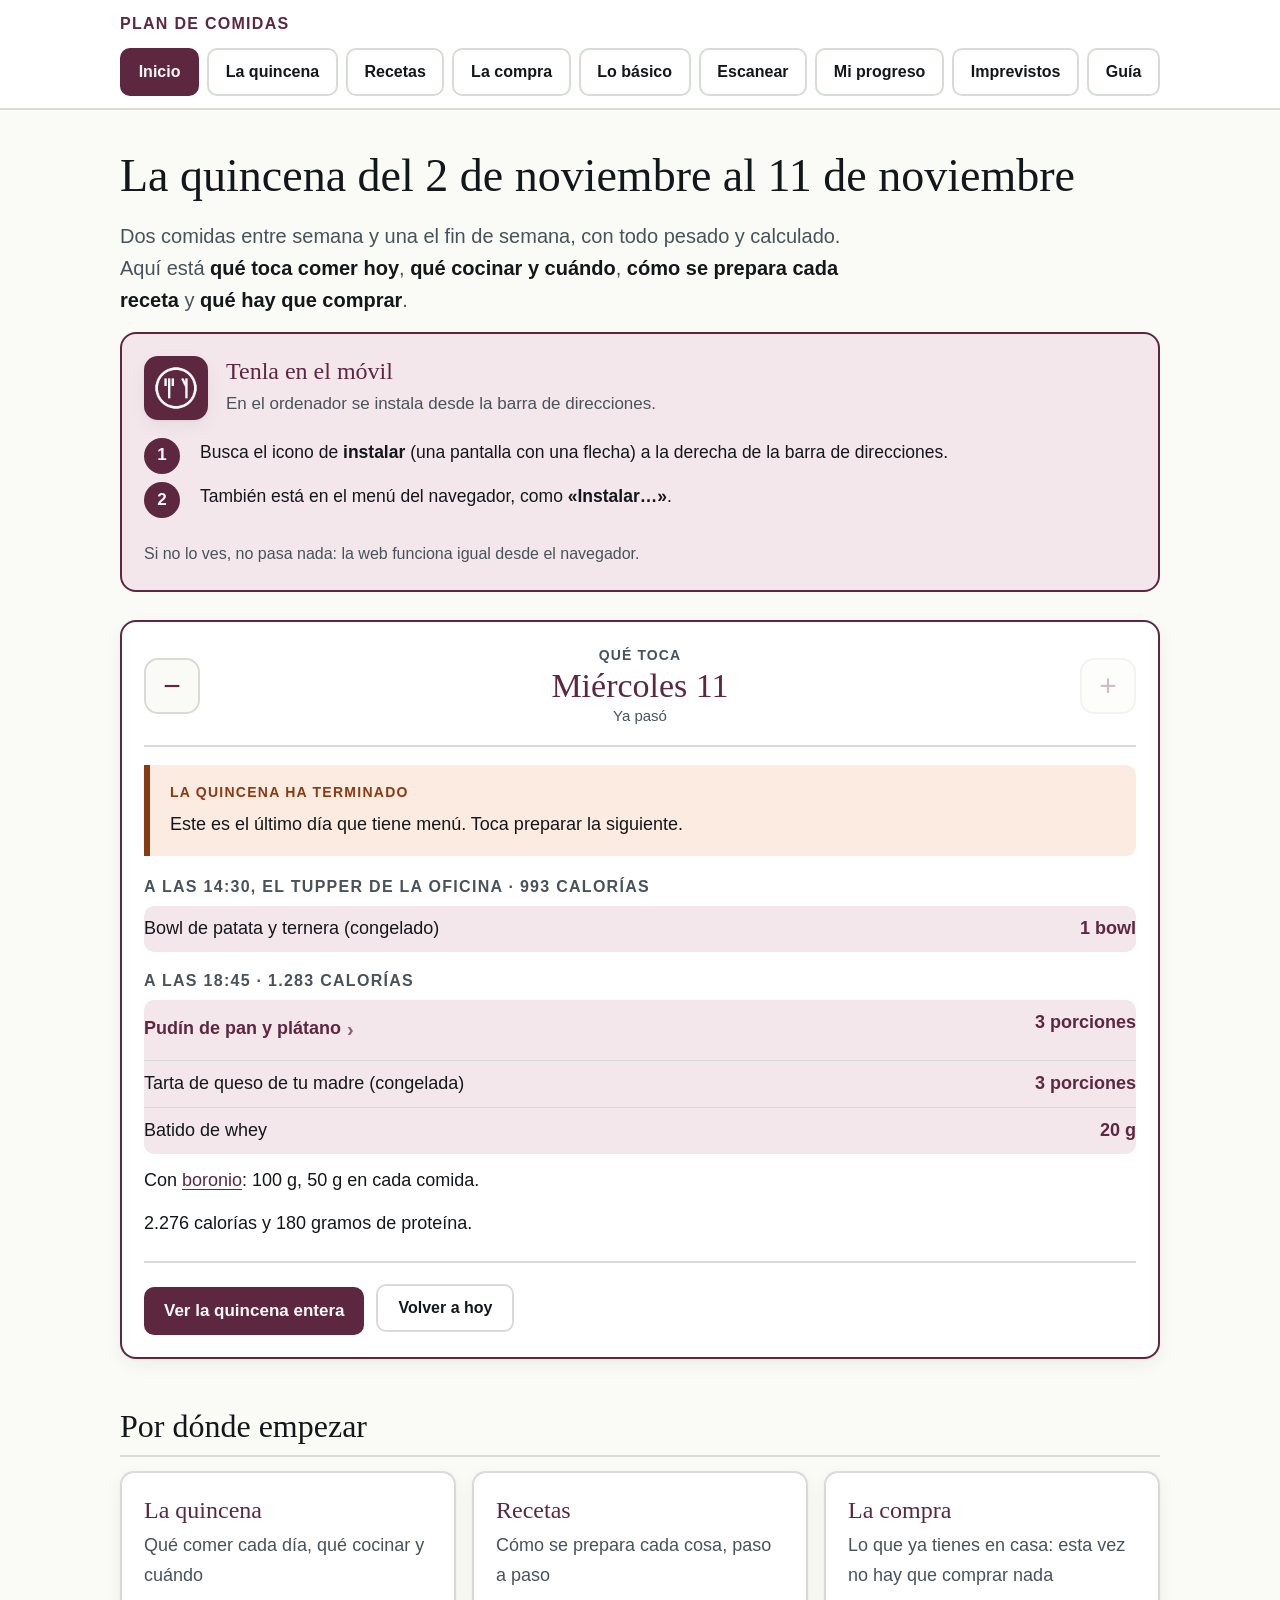
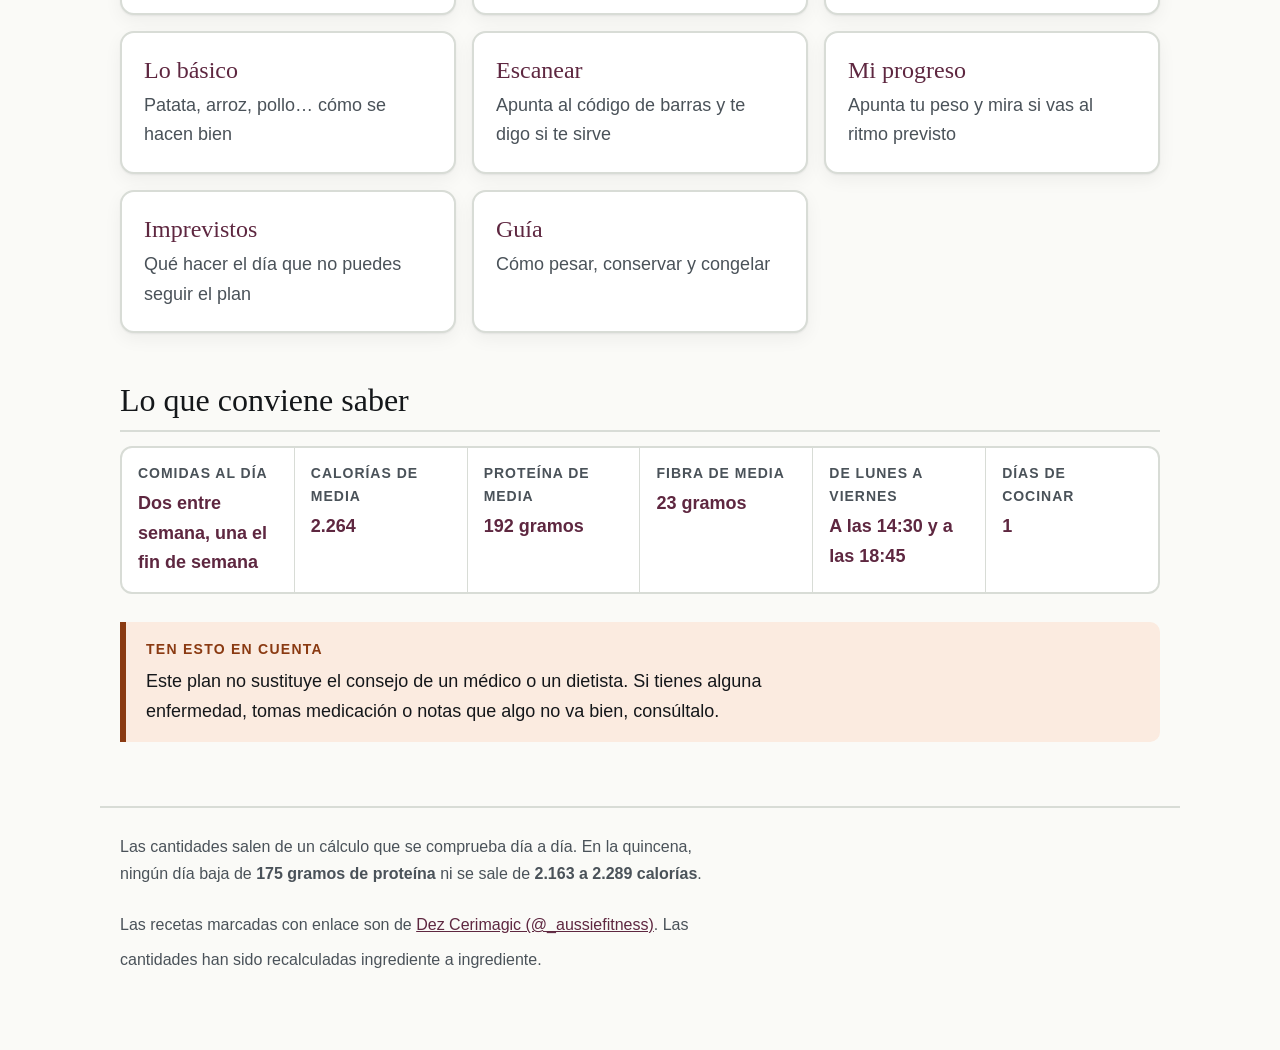
==== index.html @ ec6e5718 "Plan del 2 al 11/11: gastar lo que hay en casa Co-Authored-By: Claude Opus 5.5 <noreply@anthropic.co" ====
<!doctype html>
<html lang="es">
<head>
<meta charset="utf-8">
<meta name="viewport" content="width=device-width, initial-scale=1">
<meta name="robots" content="noindex, nofollow">
<meta name="description" content="Plan de comidas de la quincena: qué toca hoy, qué cocinar, recetas y lista de la compra.">
<link rel="canonical" href="https://victorianotena.github.io/plan-comidas-30-dias/index.html">
<meta property="og:type" content="website">
<meta property="og:title" content="Inicio · Plan de comidas">
<meta property="og:description" content="Plan de comidas de la quincena: qué toca hoy, qué cocinar, recetas y lista de la compra.">
<meta property="og:url" content="https://victorianotena.github.io/plan-comidas-30-dias/index.html">
<meta property="og:image" content="https://victorianotena.github.io/plan-comidas-30-dias/icono-512.png">
<meta name="twitter:card" content="summary">
<meta name="theme-color" media="(prefers-color-scheme: light)" content="#5E2740">
<meta name="theme-color" media="(prefers-color-scheme: dark)" content="#0F1211">
<title>Inicio · Plan de comidas</title>
<link rel="stylesheet" href="estilo.css?v=c956c740">
<link rel="manifest" href="manifest.json?v=c956c740">
<link rel="icon" href="favicon.png" sizes="64x64">
<link rel="apple-touch-icon" href="icono-apple.png">
<meta name="apple-mobile-web-app-capable" content="yes">
<meta name="apple-mobile-web-app-status-bar-style" content="black-translucent">
<meta name="apple-mobile-web-app-title" content="Plan de comidas">
</head>
<body>
<a class="saltar" href="#principal">Saltar al contenido</a>
<header class="cab">
  <div class="contenido">
    <div class="barra">
      <p class="marca"><a href="index.html">Plan de comidas</a></p>
      <button type="button" class="btn-menu" id="btnMenu" aria-expanded="false" aria-controls="menuPrincipal">
        <span class="rayas" aria-hidden="true"><span></span><span></span><span></span></span>
        <span class="btn-menu-txt">Menú</span>
      </button>
    </div>
    <nav class="menu" id="menuPrincipal" aria-label="Secciones"><a href="index.html" aria-current="page" class="actual">Inicio</a><a href="plan.html">La quincena</a><a href="recetas.html">Recetas</a><a href="compra.html">La compra</a><a href="basicos.html">Lo básico</a><a href="escanear.html">Escanear</a><a href="progreso.html">Mi progreso</a><a href="imprevistos.html">Imprevistos</a><a href="guia.html">Guía</a></nav>
  </div>
</header>
<main id="principal" class="contenido">
<h1>La quincena del 2 de noviembre al 11 de noviembre</h1>
<p class="entrada">Dos comidas entre semana y una el fin de semana, con todo pesado y calculado. Aquí está <strong>qué toca comer hoy</strong>, <strong>qué cocinar y cuándo</strong>, <strong>cómo se prepara cada receta</strong> y <strong>qué hay que comprar</strong>.</p>

<section class="instalar" id="instalar" hidden>
  <div class="inst-cab">
    <img src="icono-192.png" alt="" width="64" height="64" class="inst-icono">
    <div>
      <h2 class="inst-tit">Tenla en el móvil</h2>
      <p class="inst-sub" id="instSub">Se añade a la pantalla de inicio y funciona sin cobertura.</p>
    </div>
  </div>
  <div id="instAccion"></div>
</section>

<section class="hoy" id="hoy" hidden>
  <div class="hoy-cab">
    <button type="button" class="hoy-nav" id="diaMenos" aria-label="Día anterior">&minus;</button>
    <div class="hoy-num">
      <span class="hoy-et">Qué toca</span>
      <strong id="hoyDia">Hoy</strong>
      <span class="hoy-de" id="hoyBloque"></span>
    </div>
    <button type="button" class="hoy-nav" id="diaMas" aria-label="Día siguiente">+</button>
  </div>
  <div id="hoyCuerpo" aria-live="polite"></div>
  <div class="hoy-pie">
    <a class="enlace-video" href="plan.html">Ver la quincena entera</a>
    <button type="button" class="btn-reset" id="hoyReiniciar" style="margin:0">Volver a hoy</button>
  </div>
</section>
<noscript><p class="aviso atencion">Lo que toca hoy necesita JavaScript. Sin él,
consulta directamente <a href="plan.html">la quincena</a>.</p></noscript>

<h2>Por dónde empezar</h2>
<div class="indice">
<a href="plan.html"><h3>La quincena</h3><p>Qué comer cada día, qué cocinar y cuándo</p></a>
<a href="recetas.html"><h3>Recetas</h3><p>Cómo se prepara cada cosa, paso a paso</p></a>
<a href="compra.html"><h3>La compra</h3><p>Lo que ya tienes en casa: esta vez no hay que comprar nada</p></a>
<a href="basicos.html"><h3>Lo básico</h3><p>Patata, arroz, pollo… cómo se hacen bien</p></a>
<a href="escanear.html"><h3>Escanear</h3><p>Apunta al código de barras y te digo si te sirve</p></a>
<a href="progreso.html"><h3>Mi progreso</h3><p>Apunta tu peso y mira si vas al ritmo previsto</p></a>
<a href="imprevistos.html"><h3>Imprevistos</h3><p>Qué hacer el día que no puedes seguir el plan</p></a>
<a href="guia.html"><h3>Guía</h3><p>Cómo pesar, conservar y congelar</p></a>
</div>
<h2>Lo que conviene saber</h2>
<dl class="datos"><div><dt>Comidas al día</dt><dd>Dos entre semana, una el fin de semana</dd></div><div><dt>Calorías de media</dt><dd>2.264</dd></div><div><dt>Proteína de media</dt><dd>192 gramos</dd></div><div><dt>Fibra de media</dt><dd>23 gramos</dd></div><div><dt>De lunes a viernes</dt><dd>A las 14:30 y a las 18:45</dd></div><div><dt>Días de cocinar</dt><dd>1</dd></div></dl>
<div class="aviso atencion"><span class="et">Ten esto en cuenta</span><p>Este plan no sustituye el consejo de un médico o un dietista. Si tienes alguna enfermedad, tomas medicación o notas que algo no va bien, consúltalo.</p></div>
</main>
<footer class="pie contenido">
  <p>Las cantidades salen de un cálculo que se comprueba día a día. En la quincena,
  ningún día baja de <strong>175 gramos de proteína</strong> ni se sale de
  <strong>2.163 a 2.289 calorías</strong>.</p>
  <p>Las recetas marcadas con enlace son de <a href="https://www.instagram.com/_aussiefitness/"
  rel="noopener">Dez Cerimagic (@_aussiefitness)</a>. Las cantidades han sido recalculadas
  ingrediente a ingrediente.</p>
</footer>
<button type="button" class="arriba" id="btnArriba" aria-label="Volver arriba">&#8593;</button>
<script src="app.js?v=c956c740"></script>
</body>
</html>
---- estilo.css ----
:root{
  --papel:#FAFAF7; --tarjeta:#FFFFFF; --tinta:#14171A; --suave:#4A5259; --linea:#D8DCD6;
  --acento:#5E2740; --acento-claro:#F3E7EC; --verde:#2F5C40; --verde-claro:#E4EEE7;
  --alerta:#8A3A12; --alerta-claro:#FBEBE0;
  --v-si:#2E7D4F; --v-no:#B3261E; --v-mirar:#8A5200;
  --sombra:0 1px 2px rgba(20,23,26,.06), 0 6px 18px rgba(20,23,26,.05);
}
@media (prefers-color-scheme:dark){ :root{
  --papel:#0F1211; --tarjeta:#191D1B; --tinta:#F0F2ED; --suave:#A8B0A8; --linea:#2E3430;
  --acento:#EBA2C0; --acento-claro:#2B1D25; --verde:#8CC49B; --verde-claro:#16241C;
  --alerta:#F0A67A; --alerta-claro:#2A1A11;
  --v-si:#8CC49B; --v-no:#F2857C; --v-mirar:#F0A67A;
  --sombra:0 1px 2px rgba(0,0,0,.5), 0 6px 18px rgba(0,0,0,.35); } }
:root[data-theme="dark"]{
  --papel:#0F1211; --tarjeta:#191D1B; --tinta:#F0F2ED; --suave:#A8B0A8; --linea:#2E3430;
  --acento:#EBA2C0; --acento-claro:#2B1D25; --verde:#8CC49B; --verde-claro:#16241C;
  --alerta:#F0A67A; --alerta-claro:#2A1A11;
  --v-si:#8CC49B; --v-no:#F2857C; --v-mirar:#F0A67A;
  --sombra:0 1px 2px rgba(0,0,0,.5), 0 6px 18px rgba(0,0,0,.35); }
:root[data-theme="light"]{
  --papel:#FAFAF7; --tarjeta:#FFFFFF; --tinta:#14171A; --suave:#4A5259; --linea:#D8DCD6;
  --acento:#5E2740; --acento-claro:#F3E7EC; --verde:#2F5C40; --verde-claro:#E4EEE7;
  --alerta:#8A3A12; --alerta-claro:#FBEBE0;
  --v-si:#2E7D4F; --v-no:#B3261E; --v-mirar:#8A5200;
  --sombra:0 1px 2px rgba(20,23,26,.06), 0 6px 18px rgba(20,23,26,.05); }

*{box-sizing:border-box}
html{-webkit-text-size-adjust:100%}
body{ margin:0; background:var(--papel); color:var(--tinta);
  font:400 18px/1.65 -apple-system,BlinkMacSystemFont,"Segoe UI",Roboto,"Helvetica Neue",Arial,sans-serif; }
.contenido{ max-width:1080px; margin:0 auto; padding:0 20px; }

.saltar{ position:absolute; left:-9999px; background:var(--acento); color:var(--papel);
  padding:14px 20px; z-index:100; border-radius:0 0 8px 0; font-weight:700; }
.saltar:focus{ left:0; top:0; }

/* ---- cabecera y menu ---- */
.cab{ background:var(--tarjeta); border-bottom:2px solid var(--linea); position:sticky; top:0; z-index:30; }
.barra{ display:flex; align-items:center; justify-content:space-between; gap:12px; }
.marca{ margin:0; font-size:16px; letter-spacing:.08em;
  text-transform:uppercase; font-weight:700; }
.marca a{ color:var(--acento); text-decoration:none; display:inline-flex; align-items:center;
  min-height:48px; padding:4px 0; }
.marca a:hover{ text-decoration:underline; }

/* Boton de menu: solo aparece en pantallas pequenas */
/* OJO: nunca usar el atajo "font:" con inherit dentro. El navegador descarta
   la declaracion entera y el boton cae al tamanio por defecto de 13,3 px.
   Hay que separar las propiedades. */
.btn-menu{ display:none; align-items:center; gap:10px; min-height:48px; padding:0 18px;
  background:var(--acento); color:var(--papel); border:none; border-radius:10px;
  font-family:inherit; font-size:17px; font-weight:700; line-height:1; cursor:pointer; }
.btn-menu:focus-visible{ outline:3px solid var(--tinta); outline-offset:3px; }
.rayas{ display:flex; flex-direction:column; gap:4px; width:20px; }
.rayas span{ display:block; height:3px; background:var(--papel); border-radius:2px;
  transition:transform .2s, opacity .2s; }
.btn-menu[aria-expanded="true"] .rayas span:nth-child(1){ transform:translateY(7px) rotate(45deg) }
.btn-menu[aria-expanded="true"] .rayas span:nth-child(2){ opacity:0 }
.btn-menu[aria-expanded="true"] .rayas span:nth-child(3){ transform:translateY(-7px) rotate(-45deg) }

/* En pantalla grande el menu esta siempre desplegado y en varias filas. */
.menu{ display:flex; flex-wrap:wrap; gap:8px; padding-bottom:12px; }
.menu a{ flex:1 1 auto; display:flex; align-items:center; justify-content:center;
  min-height:48px; padding:0 16px; text-align:center;
  border:2px solid var(--linea); border-radius:10px; text-decoration:none; color:var(--tinta);
  font-weight:600; font-size:16px; background:var(--tarjeta); }
.menu a:hover{ border-color:var(--acento); color:var(--acento); }
.menu a:focus-visible{ outline:3px solid var(--acento); outline-offset:2px; }
.menu a.actual{ background:var(--acento); border-color:var(--acento); color:var(--papel); }

/* ---- tipografia ---- */
h1{ font-family:Georgia,"Iowan Old Style","Palatino Linotype",serif; font-weight:400;
  font-size:clamp(32px,5.5vw,46px); line-height:1.12; margin:40px 0 18px; text-wrap:balance; }
h2{ font-family:Georgia,"Iowan Old Style",serif; font-weight:400; font-size:clamp(25px,3.6vw,32px);
  line-height:1.2; margin:48px 0 14px; text-wrap:balance;
  padding-bottom:10px; border-bottom:2px solid var(--linea); }
h3{ font-family:Georgia,"Iowan Old Style",serif; font-weight:400; font-size:24px;
  margin:0 0 8px; line-height:1.25; text-wrap:balance; }
p{ margin:0 0 16px; max-width:68ch; }
.entrada{ font-size:20px; line-height:1.6; color:var(--suave); max-width:66ch; }
.entrada strong{ color:var(--tinta); }
main a{ color:var(--acento); text-underline-offset:3px; }
main a:focus-visible{ outline:3px solid var(--acento); outline-offset:2px; border-radius:3px; }

/* ---- avisos ---- */
.aviso{ border-left:6px solid var(--verde); background:var(--verde-claro); padding:16px 20px;
  border-radius:0 10px 10px 0; margin:0 0 24px; }
.aviso.atencion{ border-left-color:var(--alerta); background:var(--alerta-claro); }
.aviso p:last-child{ margin-bottom:0 }
.aviso .et{ display:block; font-size:14px; letter-spacing:.09em; text-transform:uppercase;
  font-weight:700; margin-bottom:6px; color:var(--verde); }
.aviso.atencion .et{ color:var(--alerta); }

/* ---- tarjetas ---- */
.rejilla{ display:grid; gap:18px; grid-template-columns:repeat(auto-fill,minmax(300px,1fr)); }
.tarjeta{ background:var(--tarjeta); border:2px solid var(--linea); border-radius:14px;
  padding:20px; box-shadow:var(--sombra); }
.dia-cab{ display:flex; align-items:center; gap:12px; margin-bottom:14px;
  padding-bottom:12px; border-bottom:2px solid var(--linea); }
.chapa{ background:var(--acento); color:var(--papel); font-weight:700; font-size:15px;
  padding:6px 12px; border-radius:8px; white-space:nowrap; }
.etiqueta{ font-size:16px; letter-spacing:.08em; text-transform:uppercase; font-weight:700;
  color:var(--suave); margin:16px 0 6px; }
ul.lista{ list-style:none; margin:0; padding:0; }
ul.lista li{ display:flex; justify-content:space-between; gap:16px; padding:8px 0;
  border-bottom:1px solid var(--linea); font-size:18px; }
ul.lista li:last-child{ border-bottom:none }
.cant{ font-variant-numeric:tabular-nums; font-weight:700; color:var(--acento);
  white-space:nowrap; }
.caja-rac{ background:var(--acento-claro); border-radius:10px; padding:12px 16px; }
.caja-rac li{ border-bottom:none; padding:5px 0 }

/* ---- calendario ---- */
.dia-cal .dia-cab{ margin-bottom:10px; padding-bottom:10px }
.dia-cal h3{ font-size:20px; flex:1 1 auto }
.dia-titulo{ font-size:19px; font-weight:600; margin:0 }
.macros{ display:flex; flex-wrap:wrap; gap:8px; margin:0 0 12px }
.macro{ background:var(--acento-claro); color:var(--acento); font-weight:700;
  font-size:15px; padding:5px 11px; border-radius:8px;
  font-variant-numeric:tabular-nums }
.dia-cal .lista li{ font-size:17px; padding:7px 0 }
.dia-cal .etiqueta{ margin:14px 0 4px }
.dia-cal .etiqueta:first-child{ margin-top:0 }
.cocinar-hoy{ margin:0 0 12px; padding:12px 14px; border-radius:12px;
  background:var(--alerta-claro); color:var(--alerta); font-weight:600;
  border:2px solid var(--alerta) }
.cocinar-hoy a{ color:inherit }
.sacar{ background:var(--verde-claro); color:var(--verde); font-weight:600;
  border-radius:10px; padding:10px 14px; margin:12px 0 0; font-size:16px }

/* INDICE DE FECHAS. La pagina son 37.000 px: unas 45 pantallas de movil. Sin
   indice, para ver que toca el jueves habia que bajar a ojo contando tarjetas. */
.cal-barra{ display:flex; flex-wrap:wrap; align-items:center; gap:12px; margin:0 0 14px }
.btn-cal{ min-height:48px; padding:10px 18px; border-radius:10px; cursor:pointer;
  border:2px solid var(--acento); background:var(--acento); color:var(--papel);
  font-family:inherit; font-size:17px; font-weight:700 }
.btn-cal:focus-visible{ outline:3px solid var(--tinta); outline-offset:3px }
.cal-ocultar{ display:inline-flex; align-items:center; gap:9px; min-height:48px;
  font-size:17px; cursor:pointer }
.cal-ocultar input{ width:24px; height:24px; accent-color:var(--acento) }
.cal-cuenta{ font-weight:700; color:var(--suave); font-variant-numeric:tabular-nums }
.indice-cal{ display:flex; flex-wrap:wrap; gap:8px; margin:0 0 22px; padding:0; list-style:none }
.mes-cal{ flex:1 0 100%; margin:8px 0 2px; font-size:15px; font-weight:700;
  letter-spacing:.08em; text-transform:uppercase; color:var(--suave) }
.chip-dia{ display:inline-flex; flex-direction:column; align-items:center;
  justify-content:center; gap:1px; min-width:50px; min-height:50px; padding:4px 7px;
  border:2px solid var(--linea); border-radius:10px; background:var(--tarjeta);
  color:var(--tinta); text-decoration:none; font-size:13px; line-height:1.15 }
.chip-dia b{ font-size:18px; font-variant-numeric:tabular-nums }
.chip-dia:hover{ border-color:var(--acento) }
.chip-dia.es-hoy{ background:var(--acento); border-color:var(--acento); color:var(--papel) }
.chip-dia.hecho{ border-color:var(--verde) }

/* LOS DIAS PASADOS NO SE ATENUAN CON opacity. Bajar la opacidad de una tarjeta
   entera baja de verdad el contraste del texto, y accesibilidad.js NO lo ve:
   mide el color calculado, y la opacidad del padre no sale ahi. Seria meter un
   fallo real justo donde la herramienta esta ciega. Se marcan con el borde. */
.dia-cal{ scroll-margin-top:var(--alto-cab) }
.dia-cal.pasado{ border-style:dashed }
.dia-cal.es-hoy{ border-color:var(--acento);
  box-shadow:0 0 0 3px var(--acento-claro), var(--sombra) }
.chapa-hoy{ background:var(--verde); color:var(--papel); font-weight:700; font-size:14px;
  padding:5px 10px; border-radius:8px; white-space:nowrap }
.btn-dia{ margin-top:14px; width:100%; min-height:48px; padding:11px 16px;
  border:2px solid var(--linea); border-radius:10px; background:var(--papel);
  color:var(--tinta); font-family:inherit; font-size:17px; font-weight:700; cursor:pointer }
.btn-dia:focus-visible{ outline:3px solid var(--tinta); outline-offset:3px }
.dia-cal.hecho .btn-dia{ border-color:var(--verde); background:var(--verde-claro);
  color:var(--verde) }

/* hidden tiene que ganar SIEMPRE. Un display:inline-flex de la clase se lo come
   sin avisar y el elemento se queda visible: el navegador solo trae
   [hidden]{display:none} en su hoja por defecto, y esa pierde contra cualquier
   regla del sitio. */
[hidden]{ display:none !important }

/* ---- pasos ---- */
ol.pasos{ margin:0; padding:0; list-style:none; counter-reset:paso; }
ol.pasos li{ counter-increment:paso; position:relative; padding:0 0 20px 56px; font-size:18px; }
ol.pasos li::before{ content:counter(paso); position:absolute; left:0; top:0;
  width:36px; height:36px; border-radius:50%; background:var(--acento); color:var(--papel);
  font-weight:700; font-size:17px; display:flex; align-items:center; justify-content:center; }
ol.pasos li:last-child{ padding-bottom:0 }

.datos{ display:grid; gap:1px; background:var(--linea); border:2px solid var(--linea);
  border-radius:12px; overflow:hidden; grid-template-columns:repeat(auto-fit,minmax(170px,1fr));
  margin:0 0 28px; }
.datos > div{ background:var(--tarjeta); padding:14px 16px; }
.datos dt{ font-size:14px; letter-spacing:.07em; text-transform:uppercase; color:var(--suave);
  font-weight:700; margin-bottom:4px; }
.datos dd{ margin:0; font-weight:700; font-size:18px; color:var(--acento); }

/* Las tablas anchas se desplazan de lado. Sin una pista visual, en el movil
   la ultima columna (la que da la respuesta) queda invisible y nadie la busca. */
.tabla-caja{ overflow-x:auto; margin:0 0 26px; border:2px solid var(--linea);
  border-radius:12px; position:relative;
  background:
    linear-gradient(to right, var(--tarjeta) 30%, transparent) 0 0,
    linear-gradient(to left,  var(--tarjeta) 30%, transparent) 100% 0,
    linear-gradient(to left,  rgba(94,39,64,.20), transparent) 100% 0;
  background-repeat:no-repeat;
  background-size:40px 100%, 40px 100%, 16px 100%;
  background-attachment:local, local, scroll; }
.pista-desliza{ display:none; font-size:15px; color:var(--suave); margin:-18px 0 22px;
  font-weight:600 }
@media (max-width:760px){ .pista-desliza{ display:block } }
table{ border-collapse:collapse; width:100%; background:var(--tarjeta); font-size:18px; }
th,td{ text-align:left; padding:14px 16px; border-bottom:1px solid var(--linea); }
th{ background:var(--acento); color:var(--papel); font-weight:700; font-size:16px; }
td.num{ font-variant-numeric:tabular-nums; text-align:right; white-space:nowrap; font-weight:600; }
tr:last-child td{ border-bottom:none }
.ok{ color:var(--verde); font-weight:700 }
.ojo{ color:var(--alerta); font-weight:700 }

.enlace-video{ display:inline-flex; align-items:center; gap:9px; min-height:48px; padding:0 20px;
  background:var(--acento); color:var(--papel); text-decoration:none; border-radius:10px;
  font-weight:700; font-size:17px; margin-top:6px; }
.enlace-video:hover{ filter:brightness(1.12) }
.enlace-video:focus-visible{ outline:3px solid var(--tinta); outline-offset:3px }


/* ---------- escaner de la compra ----------
   Se usa con una mano, en un pasillo y con prisa: todo grande y de un vistazo. */
.escaner-caja{ border:2px solid var(--linea); border-radius:14px; overflow:hidden;
  background:#000; margin:18px 0 }
#camara{ width:100%; display:block; max-height:52vh; object-fit:cover }
.escaner-barra{ display:flex; gap:12px; flex-wrap:wrap; align-items:center; margin:16px 0 }
#estadoEscaner{ margin:0; color:var(--suave); font-size:16px }
.ver{ border-radius:14px; padding:18px; margin:18px 0; border:3px solid var(--linea) }
.ver-cab{ display:flex; gap:14px; align-items:center; margin-bottom:10px }
.ver-ico{ font-size:32px; line-height:1; font-weight:700; width:52px; height:52px;
  border-radius:50%; display:grid; place-items:center; flex:0 0 auto; color:#fff }
.pais-base{ width:100%; max-width:420px; padding:12px 14px; margin:14px 0 6px;
  font-size:16px; min-height:44px; border:1px solid var(--linea); border-radius:8px;
  background:var(--tarjeta); color:var(--tinta) }
/* OJO: --suave es un color de TEXTO (#4A5259 claro, #A8B0A8 oscuro), no de
   fondo. Usandolo de fondo con --tinta encima salia 2,26:1 en claro y 1,97:1
   en oscuro: PEOR que el 2,88 de «Déjalo» que hizo falta montar todo esto.
   Fondo --papel y texto --suave da 7,6:1 en los dos temas. */
.ojo{ display:block; font-style:normal; font-size:13px; color:var(--suave);
  margin-top:2px; line-height:1.4 }
.ver-duda{ margin:10px 0 0; padding:10px 12px; border-radius:8px;
  background:var(--papel); color:var(--suave); font-size:14px; line-height:1.5;
  border:1px solid var(--linea) }
.ver-duda .enlace-solo{ display:inline-block; margin-top:6px }
.sr-solo{ position:absolute; width:1px; height:1px; padding:0; margin:-1px;
  overflow:hidden; clip:rect(0 0 0 0); white-space:nowrap; border:0 }
.ver-et{ margin:0; font-size:15px; letter-spacing:.08em; text-transform:uppercase; font-weight:700 }
.ver-tit{ margin:2px 0 0; font-size:21px; font-weight:700; line-height:1.2 }
.ver-txt{ margin:0 0 12px; font-size:17px }
.ver-prod{ margin:0 0 10px; font-size:16px }
.ver-hueco{ font-size:14px; color:var(--suave); border:1px solid var(--linea);
  border-radius:999px; padding:2px 9px; white-space:nowrap }
.ver-tabla{ width:100%; border-collapse:collapse; font-size:15px; margin:10px 0 }
.ver-tabla th,.ver-tabla td{ padding:5px 4px; text-align:right; border-bottom:1px solid var(--linea) }
.ver-tabla th:first-child,.ver-tabla td:first-child{ text-align:left }
.ver-aviso{ font-size:16px; padding:11px 13px; border-radius:9px; margin:10px 0;
  border:1px solid var(--linea) }
.ver-alt{ margin:12px 0 0; font-size:16px }
.ver-cod{ margin:10px 0 0; font-size:14px; color:var(--suave) }
/* COMPRALO, DEJALO y MIRA LA ETIQUETA son las tres palabras que se leen de
   un vistazo en el pasillo, y estaban con el color escrito a fuego, pensado
   para fondo claro. En modo oscuro daban 2,88 de contraste («Déjalo»), 2,95
   y 3,73, con 4,5 de minimo: la palabra que decide, ilegible. Ahora van por
   variable, como el resto del sitio.
   El circulo del icono se queda con el color fuerte en los dos modos: lleva
   el simbolo en blanco encima y ahi el contraste sobra. */
.ver-si{ border-color:var(--v-si) } .ver-si .ver-ico{ background:#2E7D4F } .ver-si .ver-et{ color:var(--v-si) }
.ver-no{ border-color:var(--v-no) } .ver-no .ver-ico{ background:#B3261E } .ver-no .ver-et{ color:var(--v-no) }
.ver-igual .ver-ico{ background:#5C635E }
.ver-mirar{ border-color:var(--v-mirar) } .ver-mirar .ver-ico{ background:#8A5200 }
.ver-mirar .ver-et{ color:var(--v-mirar) }
.form-escaner{ display:grid; grid-template-columns:repeat(auto-fit,minmax(140px,1fr)); gap:14px }
.nota-base{ font-size:15px; color:var(--suave); margin:10px 0 0 }
/* Un enlace que va solo en su parrafo es un boton disfrazado, y a 25 px de
   alto se falla al pulsarlo con el pulgar. Los de dentro de una frase se
   quedan como estan: agrandarlos rompe el renglon. */
/* La marca de "estimado" en la tabla de nutrientes. Discreta pero legible: si
   no se lee, no sirve de aviso. */
.est{ color:var(--suave); font-weight:600; font-size:.82em; white-space:nowrap }
.enlace-solo{ display:inline-flex; align-items:center; min-height:44px;
  text-underline-offset:3px }
/* Botones para cuando el codigo es de balanza. Grandes: se pulsan de pie, en un
   pasillo, con una mano ocupada por el carro. */
.peso-botones{ display:flex; flex-wrap:wrap; gap:9px; margin:12px 0 4px }
.peso-bot{ font:inherit; font-size:16px; padding:12px 15px; min-height:46px;
  border:1.5px solid var(--linea); border-radius:11px; background:var(--fondo);
  color:var(--texto); cursor:pointer }
.peso-bot:active{ background:var(--linea) }

.pie{ margin-top:64px; padding:26px 20px 60px; border-top:2px solid var(--linea);
  color:var(--suave); font-size:16px; }
.pie p{ max-width:70ch }
.pie a{ color:var(--acento); display:inline-block; min-height:44px; line-height:44px; }

.indice{ display:grid; gap:16px; grid-template-columns:repeat(auto-fit,minmax(270px,1fr)); margin:8px 0 34px }
.indice a{ display:block; background:var(--tarjeta); border:2px solid var(--linea);
  border-radius:14px; padding:22px; text-decoration:none; color:var(--tinta); box-shadow:var(--sombra) }
.indice a:hover{ border-color:var(--acento) }
.indice a:focus-visible{ outline:3px solid var(--acento); outline-offset:2px }
.indice h3{ color:var(--acento); margin-bottom:6px }
.indice p{ margin:0; color:var(--suave); font-size:18px }

/* ---- lista de la compra con casillas ---- */
.marcable{ cursor:pointer; user-select:none; }
.marcable td:first-child,
table[data-lista] thead th:first-child{ padding-left:52px; }
.marcable td:first-child{ position:relative; }
.marcable td:first-child::before{ content:""; position:absolute; left:16px; top:50%;
  transform:translateY(-50%); width:24px; height:24px; border:2px solid var(--linea);
  border-radius:6px; background:var(--tarjeta); }
.marcable.hecho td:first-child::before{ background:var(--verde); border-color:var(--verde); }
.marcable.hecho td:first-child::after{ content:"\2713"; position:absolute; left:21px; top:50%;
  transform:translateY(-50%); color:var(--tarjeta); font-weight:700; font-size:17px; }
.marcable.hecho td{ color:var(--suave); text-decoration:line-through; }
.marcable:hover td:first-child::before{ border-color:var(--acento); }
.contador{ display:inline-block; background:var(--acento-claro); color:var(--acento);
  font-weight:700; padding:6px 14px; border-radius:8px; margin-left:10px; font-size:16px; }
.btn-reset{ min-height:48px; padding:0 20px; background:var(--tarjeta); color:var(--tinta);
  border:2px solid var(--linea); border-radius:10px;
  font-family:inherit; font-size:16px; font-weight:600; line-height:1;
  cursor:pointer; margin-bottom:20px; }
.btn-reset:focus-visible{ outline:3px solid var(--acento); outline-offset:2px }
.btn-reset:hover{ border-color:var(--acento); color:var(--acento) }

/* ---- instalar en el movil ---- */
.instalar{ background:var(--acento-claro); border:2px solid var(--acento); border-radius:16px;
  padding:22px; margin:0 0 28px; }
.inst-cab{ display:flex; align-items:center; gap:18px; }
.inst-icono{ width:64px; height:64px; border-radius:14px; flex:0 0 auto;
  box-shadow:var(--sombra); }
.inst-tit{ font-family:Georgia,"Iowan Old Style",serif; font-weight:400; font-size:24px;
  margin:0 0 4px; border:none; padding:0; color:var(--acento); }
.inst-sub{ margin:0; color:var(--suave); font-size:17px; }
.inst-nota{ margin:14px 0 0; font-size:16px; color:var(--suave); }
.inst-ok{ margin:16px 0 0; font-weight:700; color:var(--verde); font-size:18px; }
.instalar ol.pasos li{ font-size:17.5px; padding-bottom:16px; }
.instalar ol.pasos li::before{ background:var(--acento); }
@media (max-width:520px){
  .inst-cab{ flex-direction:column; align-items:flex-start; gap:12px }
}

/* ---- que toca hoy ---- */
.hoy{ background:var(--tarjeta); border:2px solid var(--acento); border-radius:16px;
  padding:22px; margin:0 0 34px; box-shadow:var(--sombra); }
.hoy-cab{ display:flex; align-items:center; justify-content:space-between; gap:14px;
  padding-bottom:16px; border-bottom:2px solid var(--linea); }
.hoy-num{ text-align:center; flex:1 }
.hoy-et{ display:block; font-size:14px; letter-spacing:.08em; text-transform:uppercase;
  color:var(--suave); font-weight:700 }
.hoy-num strong{ display:block; font-family:Georgia,serif; font-size:34px; font-weight:400;
  color:var(--acento); line-height:1.1 }
.hoy-de{ display:block; font-size:15px; color:var(--suave) }
.hoy-nav{ flex:0 0 auto; width:56px; height:56px; border-radius:14px; border:2px solid var(--linea);
  background:var(--papel); color:var(--acento); font-size:30px; line-height:1; cursor:pointer;
  font-family:inherit; }
.hoy-nav:hover:not(:disabled){ border-color:var(--acento) }
.hoy-nav:disabled{ opacity:.3; cursor:default }
.hoy-nav:focus-visible{ outline:3px solid var(--acento); outline-offset:2px }
.hoy-plato{ font-family:Georgia,"Iowan Old Style",serif; font-size:26px; line-height:1.2;
  margin:18px 0 4px; text-wrap:balance }
.hoy-pie{ display:flex; flex-wrap:wrap; gap:12px; align-items:center; margin-top:22px;
  padding-top:18px; border-top:2px solid var(--linea) }

/* ---- registro de peso ---- */
.form-peso{ display:flex; flex-wrap:wrap; gap:16px; align-items:flex-end; margin-bottom:26px }
.campo{ display:flex; flex-direction:column; gap:6px; flex:1 1 190px }
.campo label{ font-size:15px; font-weight:700; letter-spacing:.05em; text-transform:uppercase;
  color:var(--suave) }
.campo input{ min-height:52px; padding:0 14px; font-size:18px; font-family:inherit;
  border:2px solid var(--linea); border-radius:10px; background:var(--papel); color:var(--tinta) }
.campo input:focus-visible{ outline:3px solid var(--acento); outline-offset:1px; border-color:var(--acento) }
.btn-borrar{ min-height:44px; padding:0 16px; border:2px solid var(--linea); border-radius:9px;
  background:var(--papel); color:var(--suave);
  font-family:inherit; font-size:16px; font-weight:600; line-height:1; cursor:pointer }
.btn-borrar:hover{ border-color:var(--alerta); color:var(--alerta) }
.btn-borrar:focus-visible{ outline:3px solid var(--acento); outline-offset:2px }

/* ---- indice de saltos rapidos ---- */
.indice-recetas{ background:var(--tarjeta); border:2px solid var(--linea); border-radius:14px;
  padding:20px 22px; margin:0 0 32px; box-shadow:var(--sombra); }
.grupo-idx{ font-size:15px; letter-spacing:.07em; text-transform:uppercase; font-weight:700;
  color:var(--acento); margin:18px 0 10px; }
.grupo-idx:first-of-type{ margin-top:6px }
ul.chips{ list-style:none; margin:0; padding:0; display:flex; flex-wrap:wrap; gap:8px; }
ul.chips li{ margin:0; padding:0; border:none; display:block; }
ul.chips a{ display:flex; align-items:center; min-height:48px; padding:0 16px;
  border:2px solid var(--linea); border-radius:10px; text-decoration:none;
  color:var(--tinta); font-weight:600; font-size:16.5px; background:var(--papel); }
ul.chips a:hover{ border-color:var(--acento); color:var(--acento) }
ul.chips a:focus-visible{ outline:3px solid var(--acento); outline-offset:2px }

/* ---- enlace desde el dia a su receta ---- */
a.ir-receta{ display:inline-flex; align-items:center; gap:6px; color:var(--acento);
  text-decoration:none; font-weight:600; border-bottom:2px solid transparent;
  min-height:44px; }
a.ir-receta:hover{ border-bottom-color:var(--acento) }
a.ir-receta:focus-visible{ outline:3px solid var(--acento); outline-offset:2px; border-radius:4px }
.flecha{ font-size:20px; line-height:1; opacity:.7 }
/* La cabecera pegajosa cambia de alto segun el ancho (el menu pasa a varias
   filas). Con un valor fijo, al saltar a un enlace el titulo quedaba tapado
   entre 761 y 1040 px. app.js mide la cabecera y ajusta esta variable. */
:root{ --alto-cab:130px }
:target{ scroll-margin-top:var(--alto-cab) }

/* ---- volver arriba ---- */
/* visibility:hidden ademas de opacity:0: sin ella el boton sigue en el orden
   de tabulacion y el foco de teclado aterriza en algo que no se ve. */
.arriba{ visibility:hidden; position:fixed; right:18px; bottom:18px; width:56px; height:56px; border-radius:50%;
  background:var(--acento); color:var(--papel); border:none; font-size:26px; cursor:pointer;
  box-shadow:var(--sombra); opacity:0; pointer-events:none; transition:opacity .2s; z-index:40; }
.arriba.visible{ visibility:visible; opacity:1; pointer-events:auto }
.arriba:focus-visible{ outline:3px solid var(--tinta); outline-offset:3px }

/* ---- bloques plegables ---- */
details.plegable{ border:2px solid var(--linea); border-radius:14px; background:var(--tarjeta);
  margin-bottom:18px; overflow:hidden; }
details.plegable > summary{ list-style:none; cursor:pointer; padding:18px 22px;
  font-family:Georgia,"Iowan Old Style",serif; font-size:22px; min-height:48px;
  display:flex; align-items:center; justify-content:space-between; gap:14px; }
details.plegable > summary::-webkit-details-marker{ display:none }
details.plegable > summary::after{ content:"\25BC"; font-size:15px; color:var(--acento);
  transition:transform .2s; font-family:inherit; }
details.plegable[open] > summary::after{ transform:rotate(180deg) }
details.plegable > summary:hover{ color:var(--acento) }
details.plegable > summary:focus-visible{ outline:3px solid var(--acento); outline-offset:-3px }
details.plegable > .cuerpo{ padding:0 22px 22px }

@media (max-width:760px){
  .btn-menu{ display:flex }
  .menu{ display:none; padding-bottom:14px }
  /* EL MENU ABIERTO TIENE QUE PODER HACER SCROLL.
     Son trece secciones dentro de una cabecera pegada arriba: en un movil no
     caben, y la ultima -- Calendario, la nueva -- quedaba cortada por el borde
     de abajo y encima tapada por el boton redondo de subir. No es que costara
     llegar: es que no se podia pulsar.
     dvh y no vh: en el movil la barra de direcciones aparece y desaparece, y
     100vh mide la pantalla SIN contarla, asi que el menu se salia igual. Se
     deja el vh delante como respaldo para navegadores viejos. */
  /* nowrap ES LO QUE HACE QUE ESTO FUNCIONE, y es lo que menos se ve.
     .menu lleva flex-wrap:wrap para la barra de escritorio. En columna y con
     altura maxima, wrap no desborda hacia abajo: ENVUELVE EN UNA SEGUNDA
     COLUMNA, que se va fuera de la pantalla por la derecha. El menu medía lo
     mismo que su contenido -- scrollHeight == clientHeight -- asi que no habia
     scroll posible, y las seis ultimas opciones simplemente no estaban donde
     mirabas. Se vio poniendo las coordenadas de las trece: 61, 117 ... 397 y
     otra vez 61. */
  .menu.abierto{ display:flex; flex-direction:column; flex-wrap:nowrap;
    max-height:calc(100vh - 120px);
    max-height:calc(100dvh - 120px);
    overflow-y:auto; overscroll-behavior:contain;
    /* NADA de -webkit-overflow-scrolling:touch. Lo puse por costumbre y Chrome
       lo tira: hace anos que el scroll con inercia es el comportamiento normal,
       y el verificador de CSS descartado lo caza en seis paginas. */
    /* que la ultima opcion no acabe debajo del boton de subir */
    padding-bottom:76px;
    /* y que quede por encima de el, no debajo: .arriba va a z-index 40 */
    position:relative; z-index:41; background:var(--tarjeta) }
  /* Y QUE NO SE APLASTEN. Los enlaces llevan flex:1 1 auto, asi que con una
     altura maxima encima no desbordaban: se comprimian. El menu media lo
     mismo que su contenido, scrollHeight == clientHeight, y no habia scroll
     que hacer -- se veian siete opciones y las otras seis quedaban chafadas.
     Un max-height con overflow no sirve de nada si los hijos pueden encoger. */
  .menu.abierto a{ flex:0 0 auto }
  .menu a{ width:100%; justify-content:flex-start; font-size:18px; padding:0 20px }
}
@media (max-width:620px){
  .rejilla,.indice{grid-template-columns:1fr}
  .datos{ grid-template-columns:1fr 1fr }
  .marcable td:first-child,
  table[data-lista] thead th:first-child{ padding-left:48px }
}
@media (prefers-reduced-motion:reduce){ *{transition:none!important;animation:none!important} }
@media print{ .cab,.saltar,.arriba,.btn-reset{display:none}
  body{background:#fff;color:#000;font-size:12pt}
  details.plegable > .cuerpo{display:block!important} }
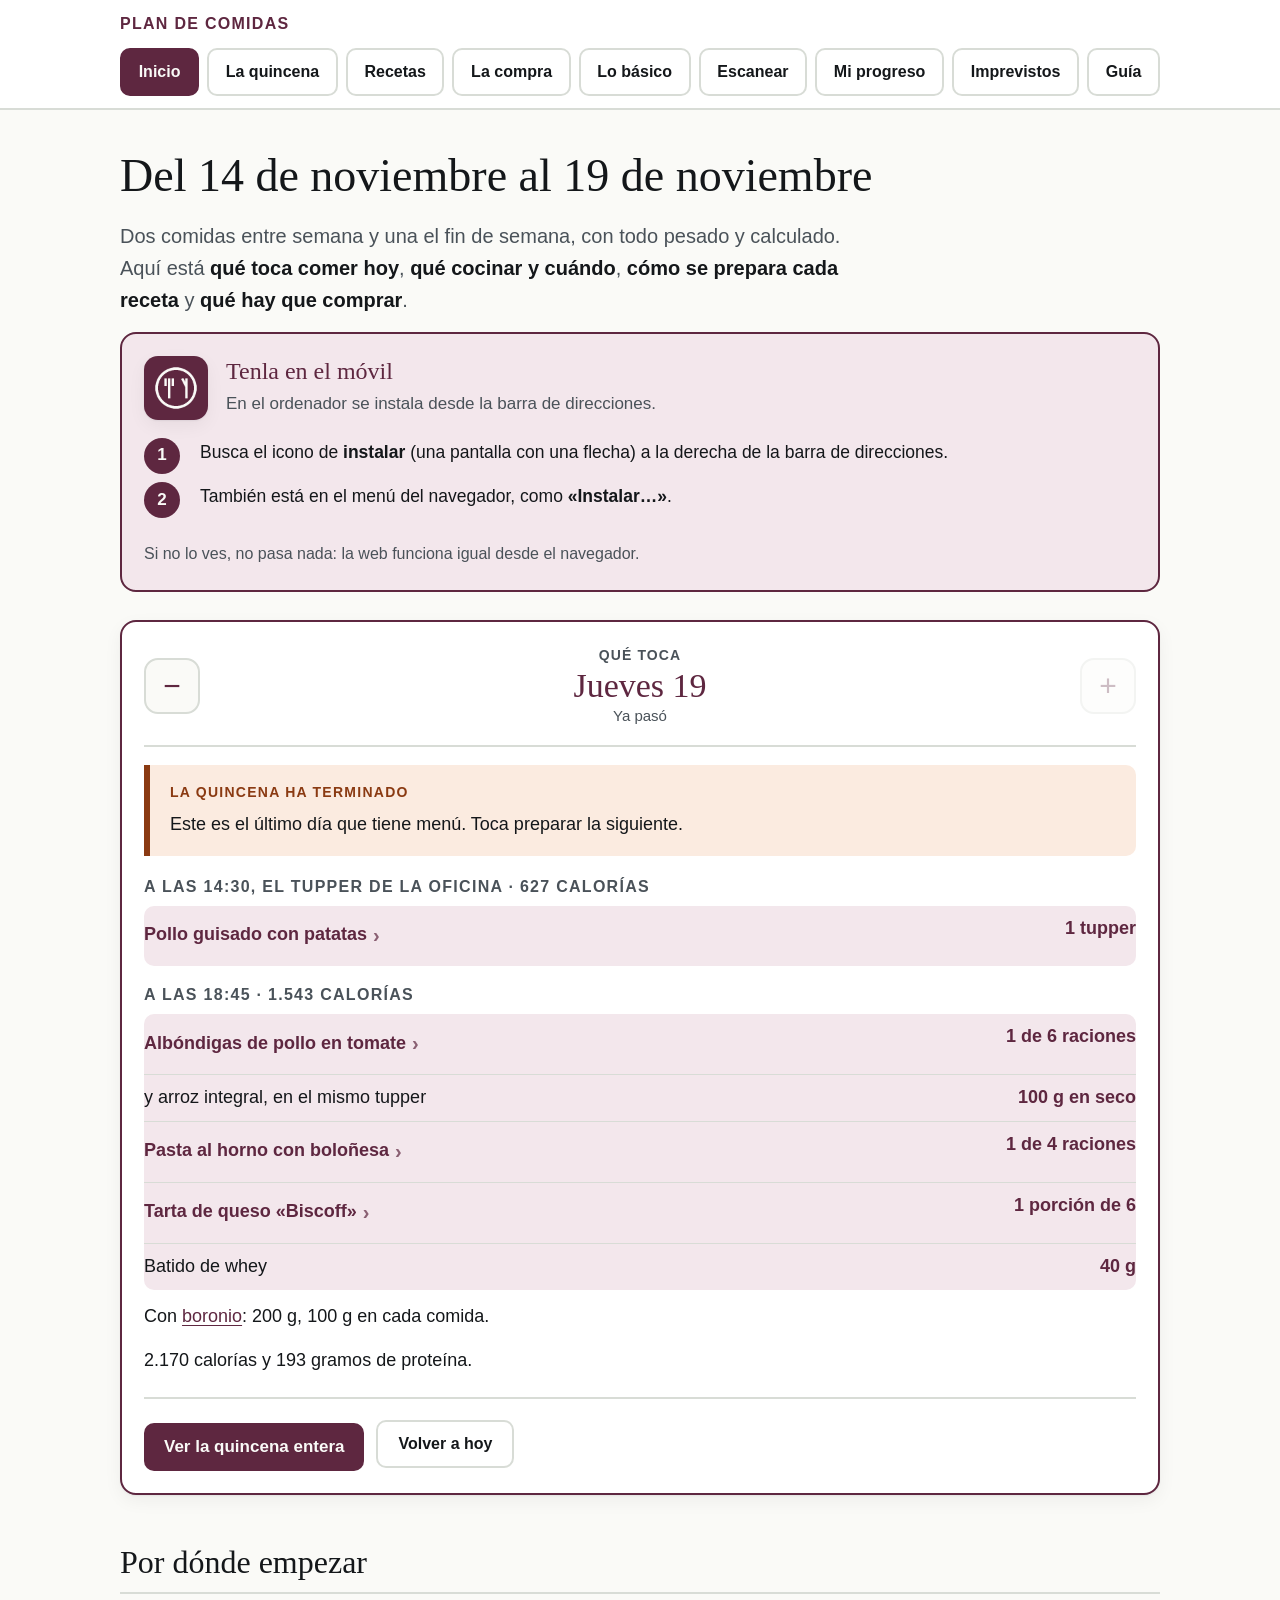
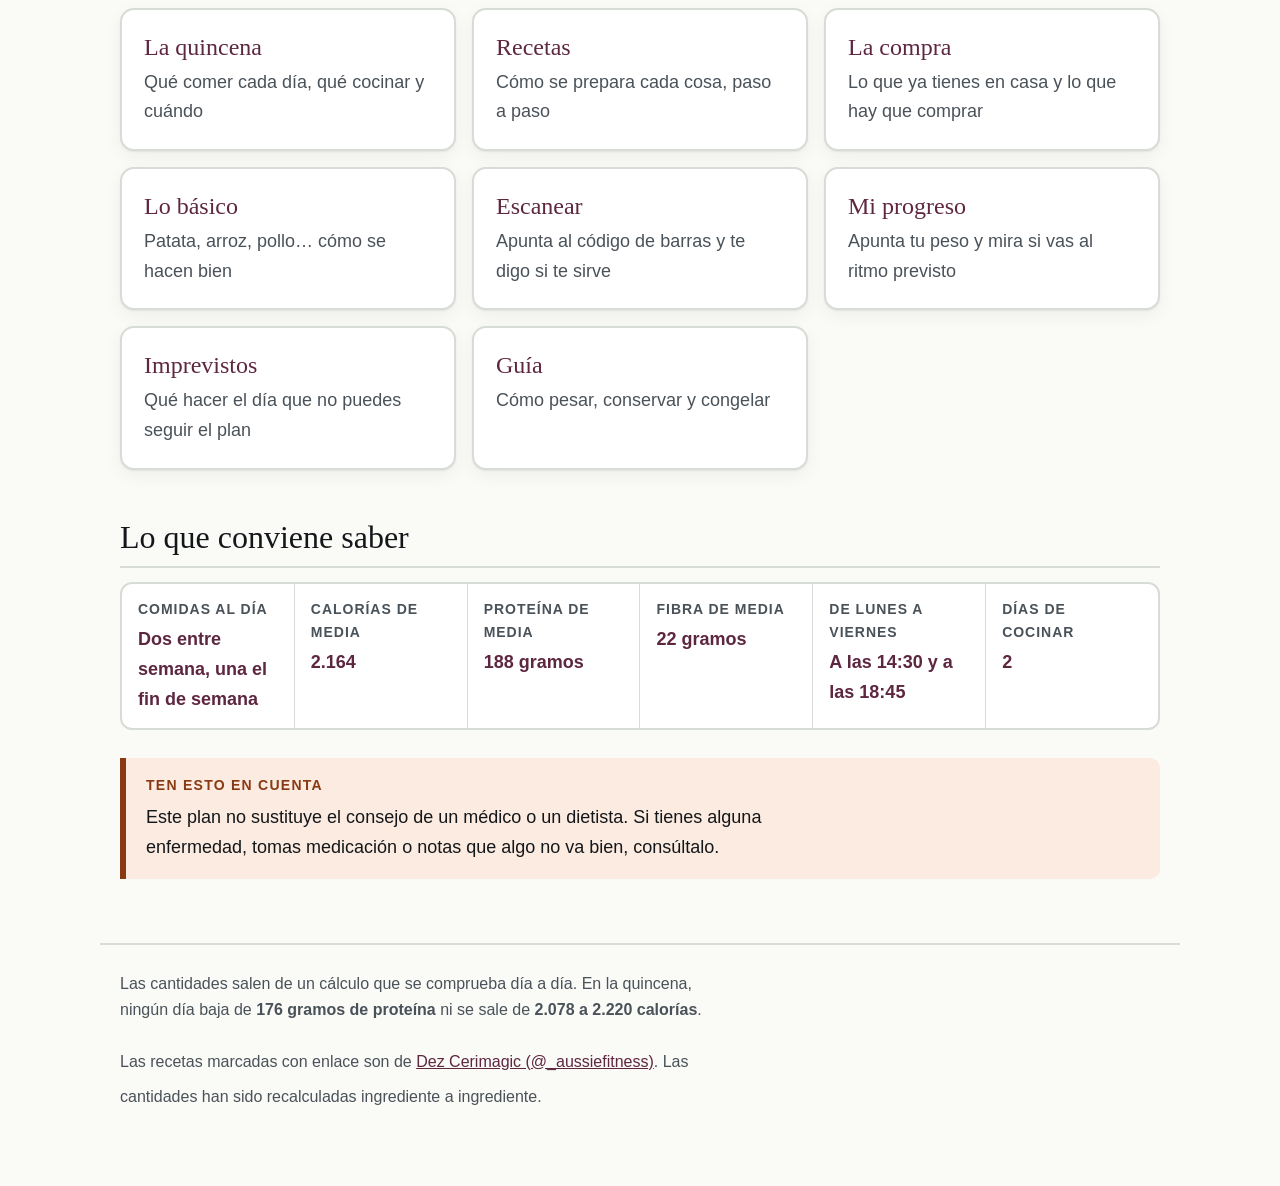
==== commit add9a14b: "Semana del 14 al 19/11: compra del viernes 13 y sesiones del 14 y 15" ====
--- a/index.html
+++ b/index.html
@@ -15,8 +15,8 @@
 <meta name="theme-color" media="(prefers-color-scheme: light)" content="#5E2740">
 <meta name="theme-color" media="(prefers-color-scheme: dark)" content="#0F1211">
 <title>Inicio · Plan de comidas</title>
-<link rel="stylesheet" href="estilo.css?v=c956c740">
-<link rel="manifest" href="manifest.json?v=c956c740">
+<link rel="stylesheet" href="estilo.css?v=eff1404c">
+<link rel="manifest" href="manifest.json?v=eff1404c">
 <link rel="icon" href="favicon.png" sizes="64x64">
 <link rel="apple-touch-icon" href="icono-apple.png">
 <meta name="apple-mobile-web-app-capable" content="yes">
@@ -38,7 +38,7 @@
   </div>
 </header>
 <main id="principal" class="contenido">
-<h1>La quincena del 2 de noviembre al 11 de noviembre</h1>
+<h1>Del 14 de noviembre al 19 de noviembre</h1>
 <p class="entrada">Dos comidas entre semana y una el fin de semana, con todo pesado y calculado. Aquí está <strong>qué toca comer hoy</strong>, <strong>qué cocinar y cuándo</strong>, <strong>cómo se prepara cada receta</strong> y <strong>qué hay que comprar</strong>.</p>
 
 <section class="instalar" id="instalar" hidden>
@@ -75,7 +75,7 @@
 <div class="indice">
 <a href="plan.html"><h3>La quincena</h3><p>Qué comer cada día, qué cocinar y cuándo</p></a>
 <a href="recetas.html"><h3>Recetas</h3><p>Cómo se prepara cada cosa, paso a paso</p></a>
-<a href="compra.html"><h3>La compra</h3><p>Lo que ya tienes en casa: esta vez no hay que comprar nada</p></a>
+<a href="compra.html"><h3>La compra</h3><p>Lo que ya tienes en casa y lo que hay que comprar</p></a>
 <a href="basicos.html"><h3>Lo básico</h3><p>Patata, arroz, pollo… cómo se hacen bien</p></a>
 <a href="escanear.html"><h3>Escanear</h3><p>Apunta al código de barras y te digo si te sirve</p></a>
 <a href="progreso.html"><h3>Mi progreso</h3><p>Apunta tu peso y mira si vas al ritmo previsto</p></a>
@@ -83,18 +83,18 @@
 <a href="guia.html"><h3>Guía</h3><p>Cómo pesar, conservar y congelar</p></a>
 </div>
 <h2>Lo que conviene saber</h2>
-<dl class="datos"><div><dt>Comidas al día</dt><dd>Dos entre semana, una el fin de semana</dd></div><div><dt>Calorías de media</dt><dd>2.264</dd></div><div><dt>Proteína de media</dt><dd>192 gramos</dd></div><div><dt>Fibra de media</dt><dd>23 gramos</dd></div><div><dt>De lunes a viernes</dt><dd>A las 14:30 y a las 18:45</dd></div><div><dt>Días de cocinar</dt><dd>1</dd></div></dl>
+<dl class="datos"><div><dt>Comidas al día</dt><dd>Dos entre semana, una el fin de semana</dd></div><div><dt>Calorías de media</dt><dd>2.164</dd></div><div><dt>Proteína de media</dt><dd>188 gramos</dd></div><div><dt>Fibra de media</dt><dd>22 gramos</dd></div><div><dt>De lunes a viernes</dt><dd>A las 14:30 y a las 18:45</dd></div><div><dt>Días de cocinar</dt><dd>2</dd></div></dl>
 <div class="aviso atencion"><span class="et">Ten esto en cuenta</span><p>Este plan no sustituye el consejo de un médico o un dietista. Si tienes alguna enfermedad, tomas medicación o notas que algo no va bien, consúltalo.</p></div>
 </main>
 <footer class="pie contenido">
   <p>Las cantidades salen de un cálculo que se comprueba día a día. En la quincena,
-  ningún día baja de <strong>175 gramos de proteína</strong> ni se sale de
-  <strong>2.163 a 2.289 calorías</strong>.</p>
+  ningún día baja de <strong>176 gramos de proteína</strong> ni se sale de
+  <strong>2.078 a 2.220 calorías</strong>.</p>
   <p>Las recetas marcadas con enlace son de <a href="https://www.instagram.com/_aussiefitness/"
   rel="noopener">Dez Cerimagic (@_aussiefitness)</a>. Las cantidades han sido recalculadas
   ingrediente a ingrediente.</p>
 </footer>
 <button type="button" class="arriba" id="btnArriba" aria-label="Volver arriba">&#8593;</button>
-<script src="app.js?v=c956c740"></script>
+<script src="app.js?v=eff1404c"></script>
 </body>
 </html>
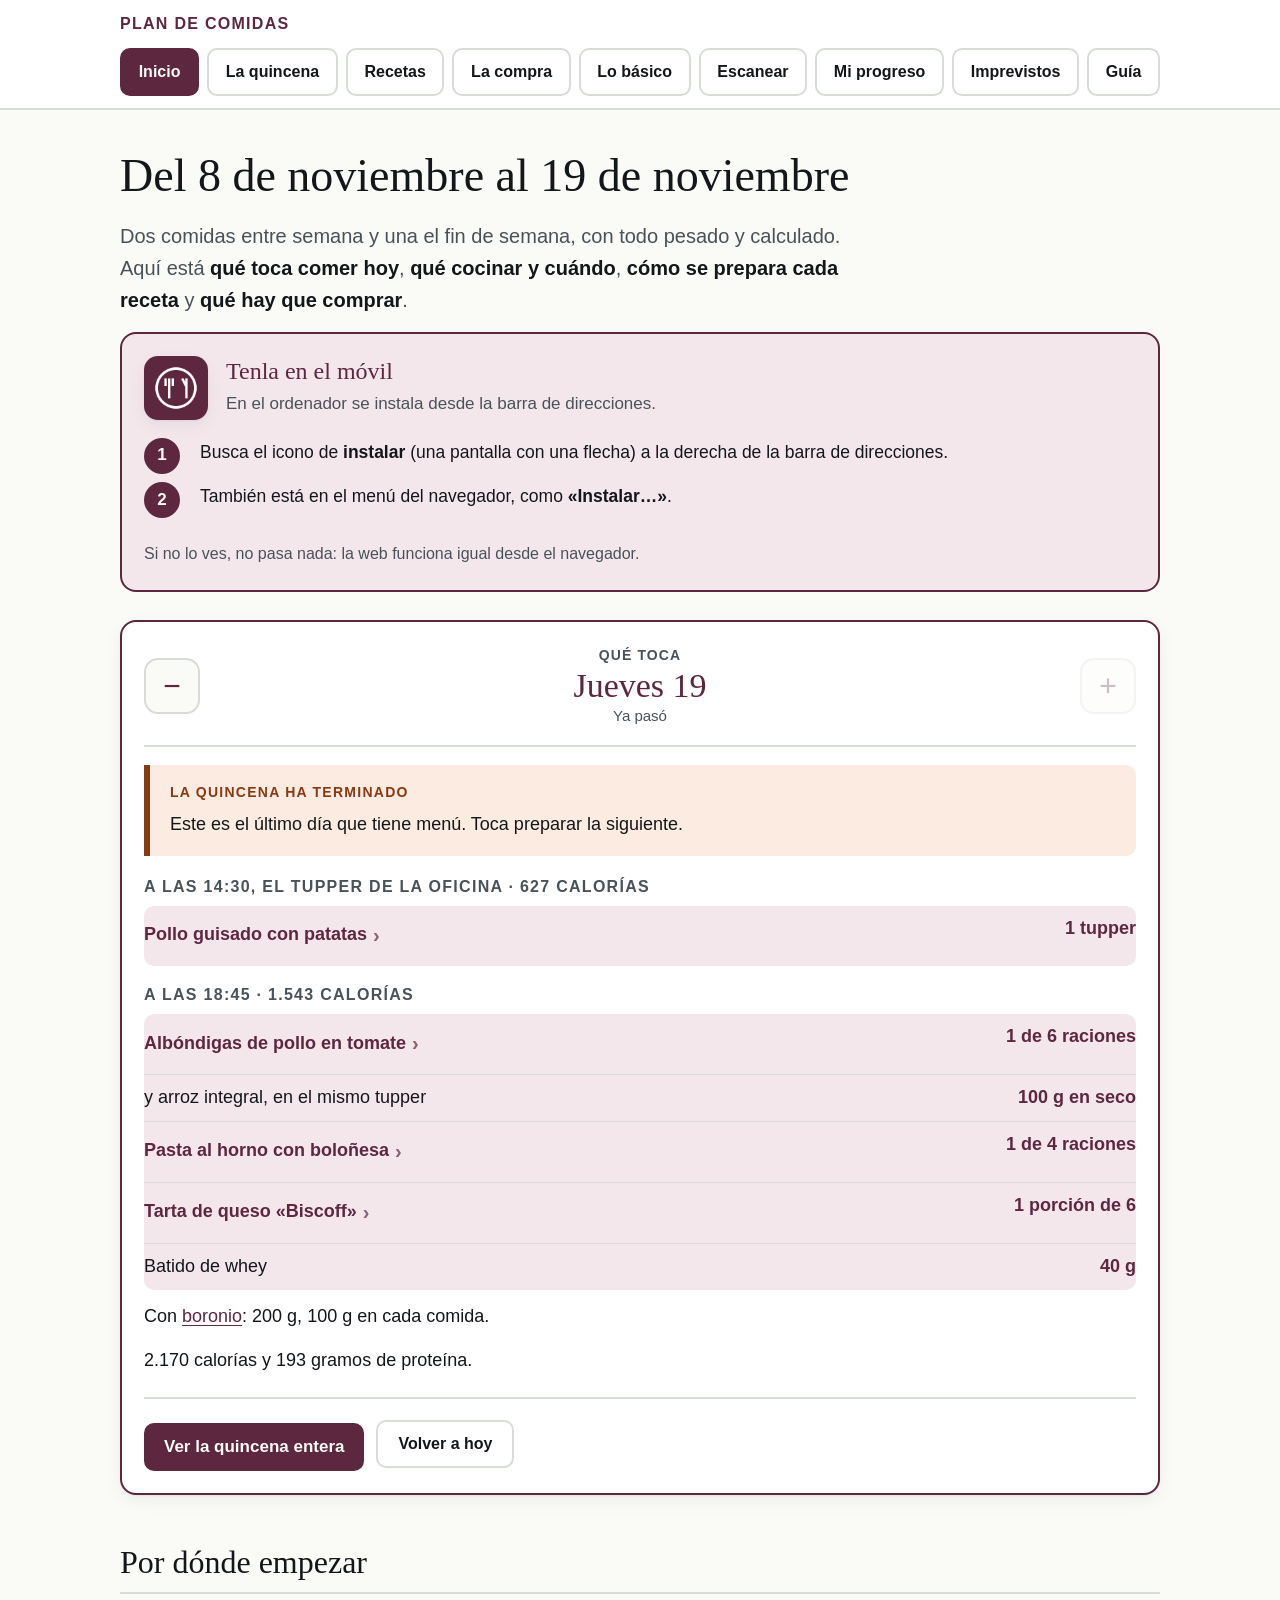
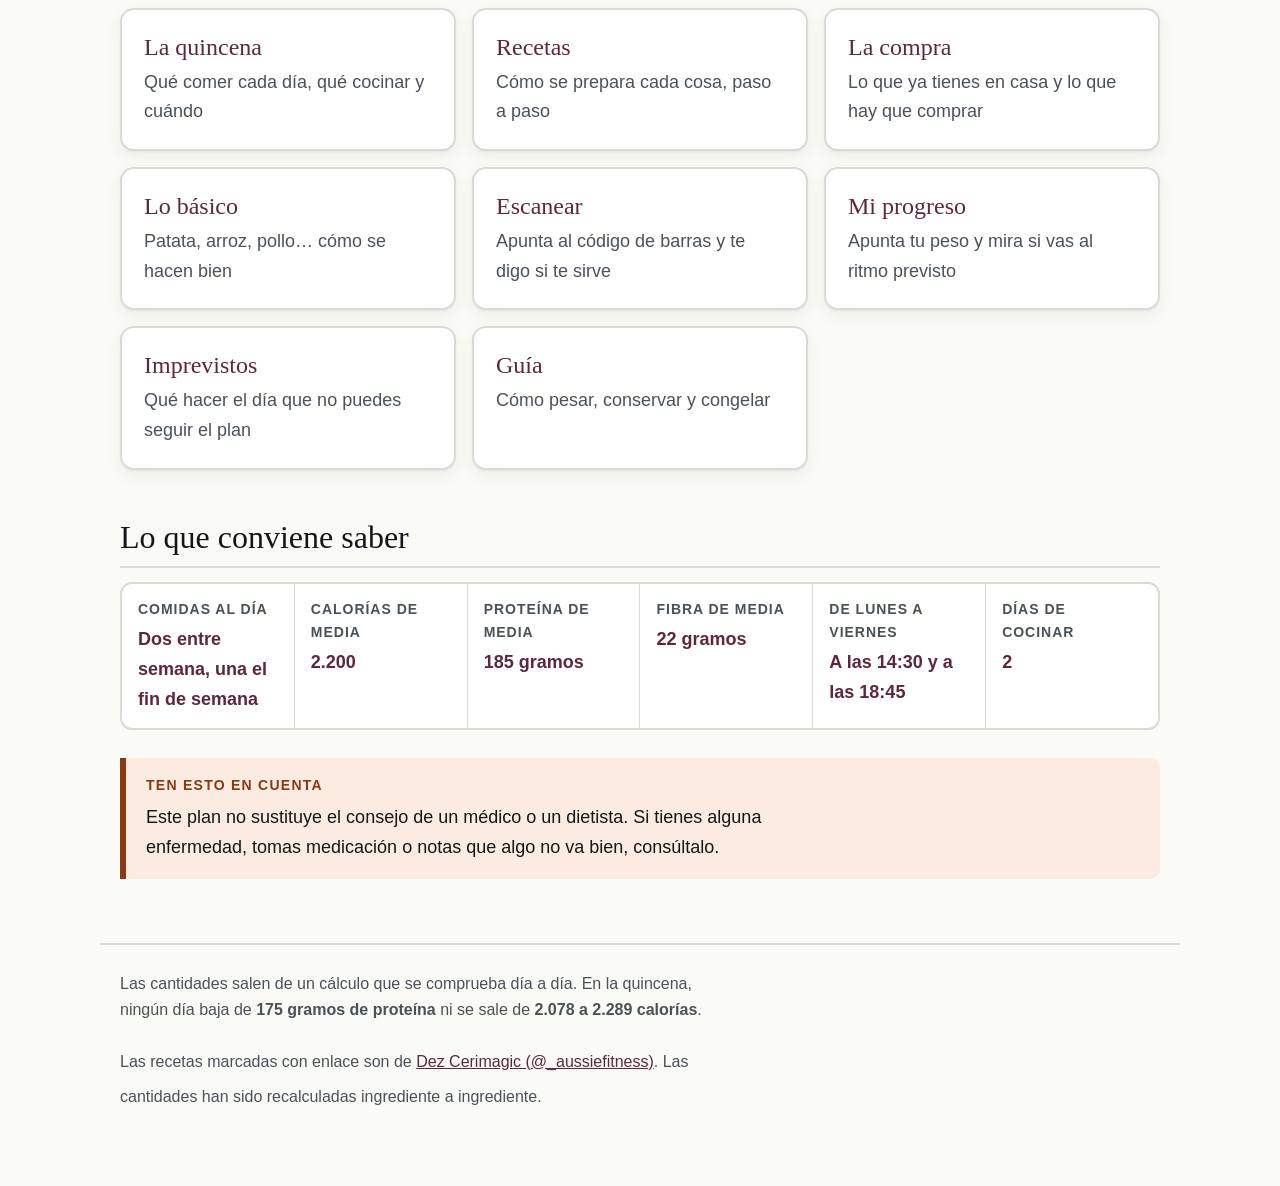
==== commit 0a295399: "Vuelven los dias del 8 al 11/11: lo ya hecho que queda por comer" ====
--- a/index.html
+++ b/index.html
@@ -15,8 +15,8 @@
 <meta name="theme-color" media="(prefers-color-scheme: light)" content="#5E2740">
 <meta name="theme-color" media="(prefers-color-scheme: dark)" content="#0F1211">
 <title>Inicio · Plan de comidas</title>
-<link rel="stylesheet" href="estilo.css?v=eff1404c">
-<link rel="manifest" href="manifest.json?v=eff1404c">
+<link rel="stylesheet" href="estilo.css?v=3adb5991">
+<link rel="manifest" href="manifest.json?v=3adb5991">
 <link rel="icon" href="favicon.png" sizes="64x64">
 <link rel="apple-touch-icon" href="icono-apple.png">
 <meta name="apple-mobile-web-app-capable" content="yes">
@@ -38,7 +38,7 @@
   </div>
 </header>
 <main id="principal" class="contenido">
-<h1>Del 14 de noviembre al 19 de noviembre</h1>
+<h1>Del 8 de noviembre al 19 de noviembre</h1>
 <p class="entrada">Dos comidas entre semana y una el fin de semana, con todo pesado y calculado. Aquí está <strong>qué toca comer hoy</strong>, <strong>qué cocinar y cuándo</strong>, <strong>cómo se prepara cada receta</strong> y <strong>qué hay que comprar</strong>.</p>
 
 <section class="instalar" id="instalar" hidden>
@@ -83,18 +83,18 @@
 <a href="guia.html"><h3>Guía</h3><p>Cómo pesar, conservar y congelar</p></a>
 </div>
 <h2>Lo que conviene saber</h2>
-<dl class="datos"><div><dt>Comidas al día</dt><dd>Dos entre semana, una el fin de semana</dd></div><div><dt>Calorías de media</dt><dd>2.164</dd></div><div><dt>Proteína de media</dt><dd>188 gramos</dd></div><div><dt>Fibra de media</dt><dd>22 gramos</dd></div><div><dt>De lunes a viernes</dt><dd>A las 14:30 y a las 18:45</dd></div><div><dt>Días de cocinar</dt><dd>2</dd></div></dl>
+<dl class="datos"><div><dt>Comidas al día</dt><dd>Dos entre semana, una el fin de semana</dd></div><div><dt>Calorías de media</dt><dd>2.200</dd></div><div><dt>Proteína de media</dt><dd>185 gramos</dd></div><div><dt>Fibra de media</dt><dd>22 gramos</dd></div><div><dt>De lunes a viernes</dt><dd>A las 14:30 y a las 18:45</dd></div><div><dt>Días de cocinar</dt><dd>2</dd></div></dl>
 <div class="aviso atencion"><span class="et">Ten esto en cuenta</span><p>Este plan no sustituye el consejo de un médico o un dietista. Si tienes alguna enfermedad, tomas medicación o notas que algo no va bien, consúltalo.</p></div>
 </main>
 <footer class="pie contenido">
   <p>Las cantidades salen de un cálculo que se comprueba día a día. En la quincena,
-  ningún día baja de <strong>176 gramos de proteína</strong> ni se sale de
-  <strong>2.078 a 2.220 calorías</strong>.</p>
+  ningún día baja de <strong>175 gramos de proteína</strong> ni se sale de
+  <strong>2.078 a 2.289 calorías</strong>.</p>
   <p>Las recetas marcadas con enlace son de <a href="https://www.instagram.com/_aussiefitness/"
   rel="noopener">Dez Cerimagic (@_aussiefitness)</a>. Las cantidades han sido recalculadas
   ingrediente a ingrediente.</p>
 </footer>
 <button type="button" class="arriba" id="btnArriba" aria-label="Volver arriba">&#8593;</button>
-<script src="app.js?v=eff1404c"></script>
+<script src="app.js?v=3adb5991"></script>
 </body>
 </html>
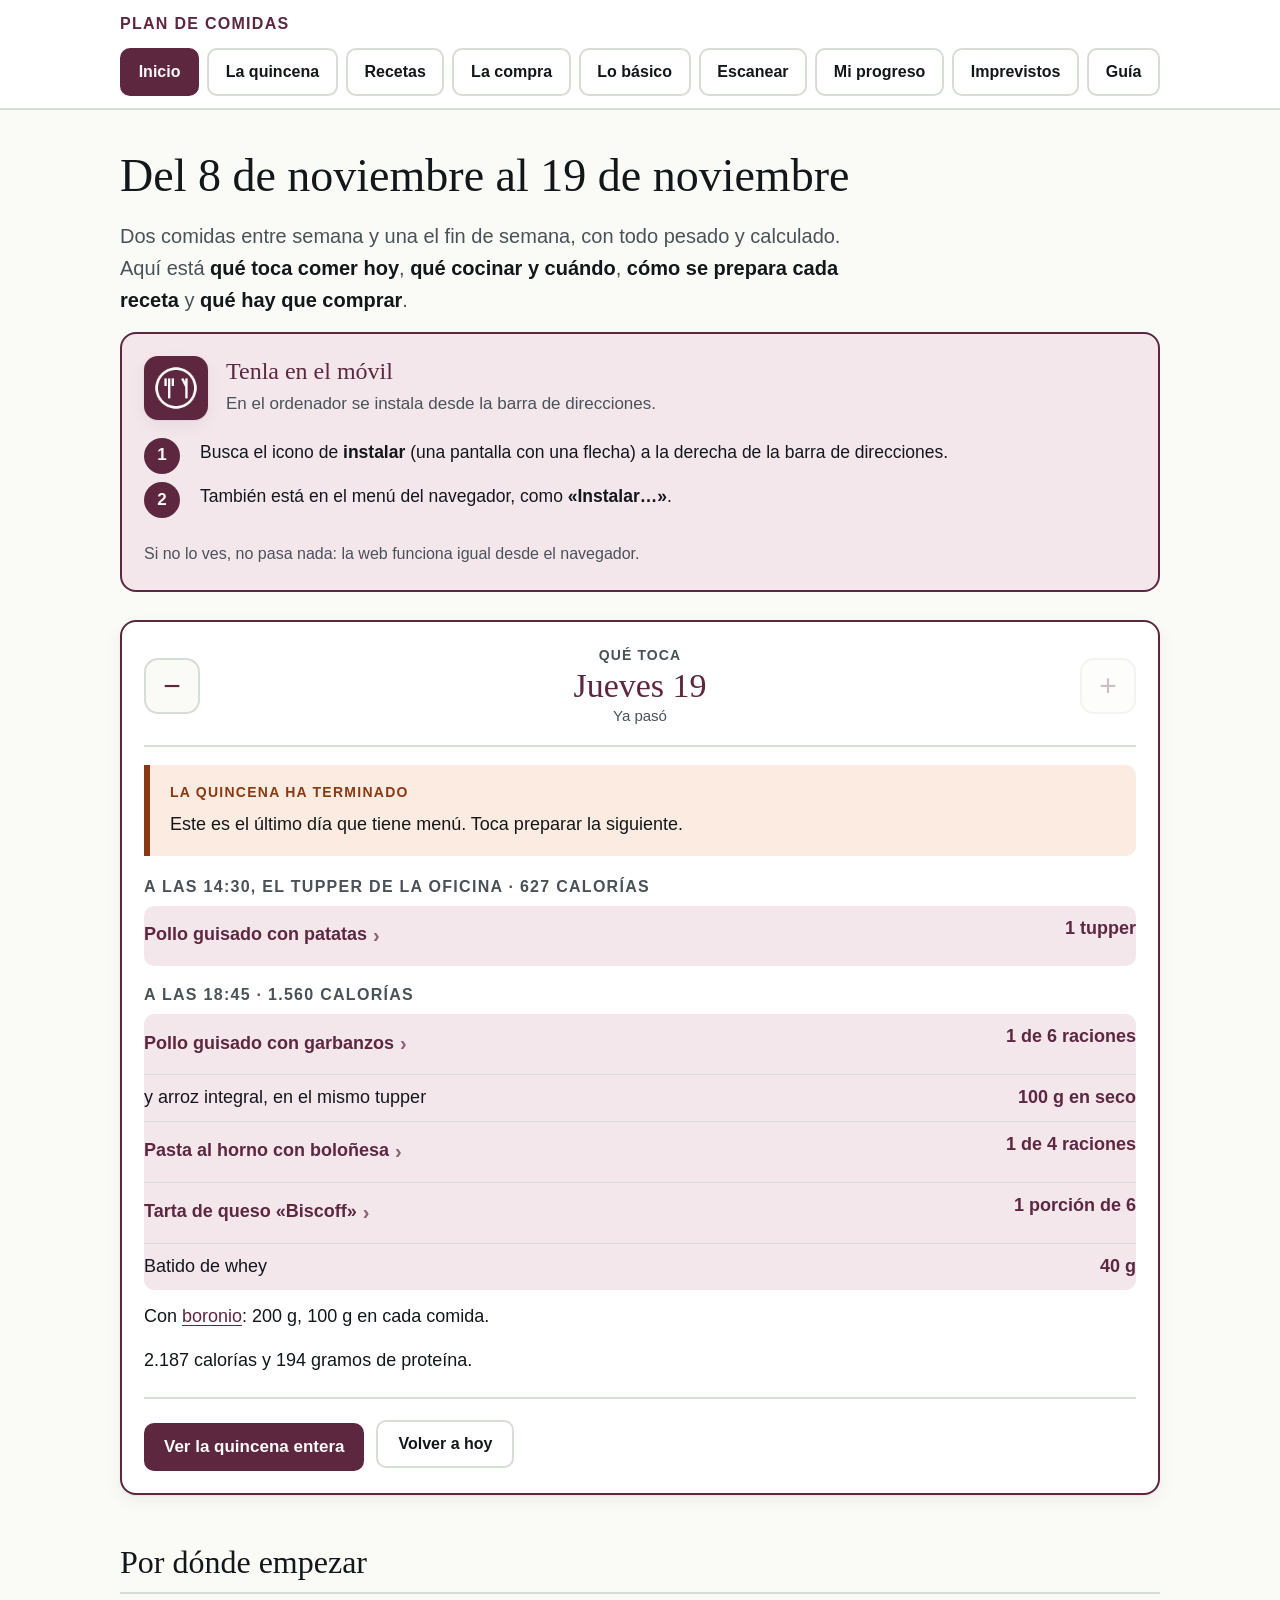
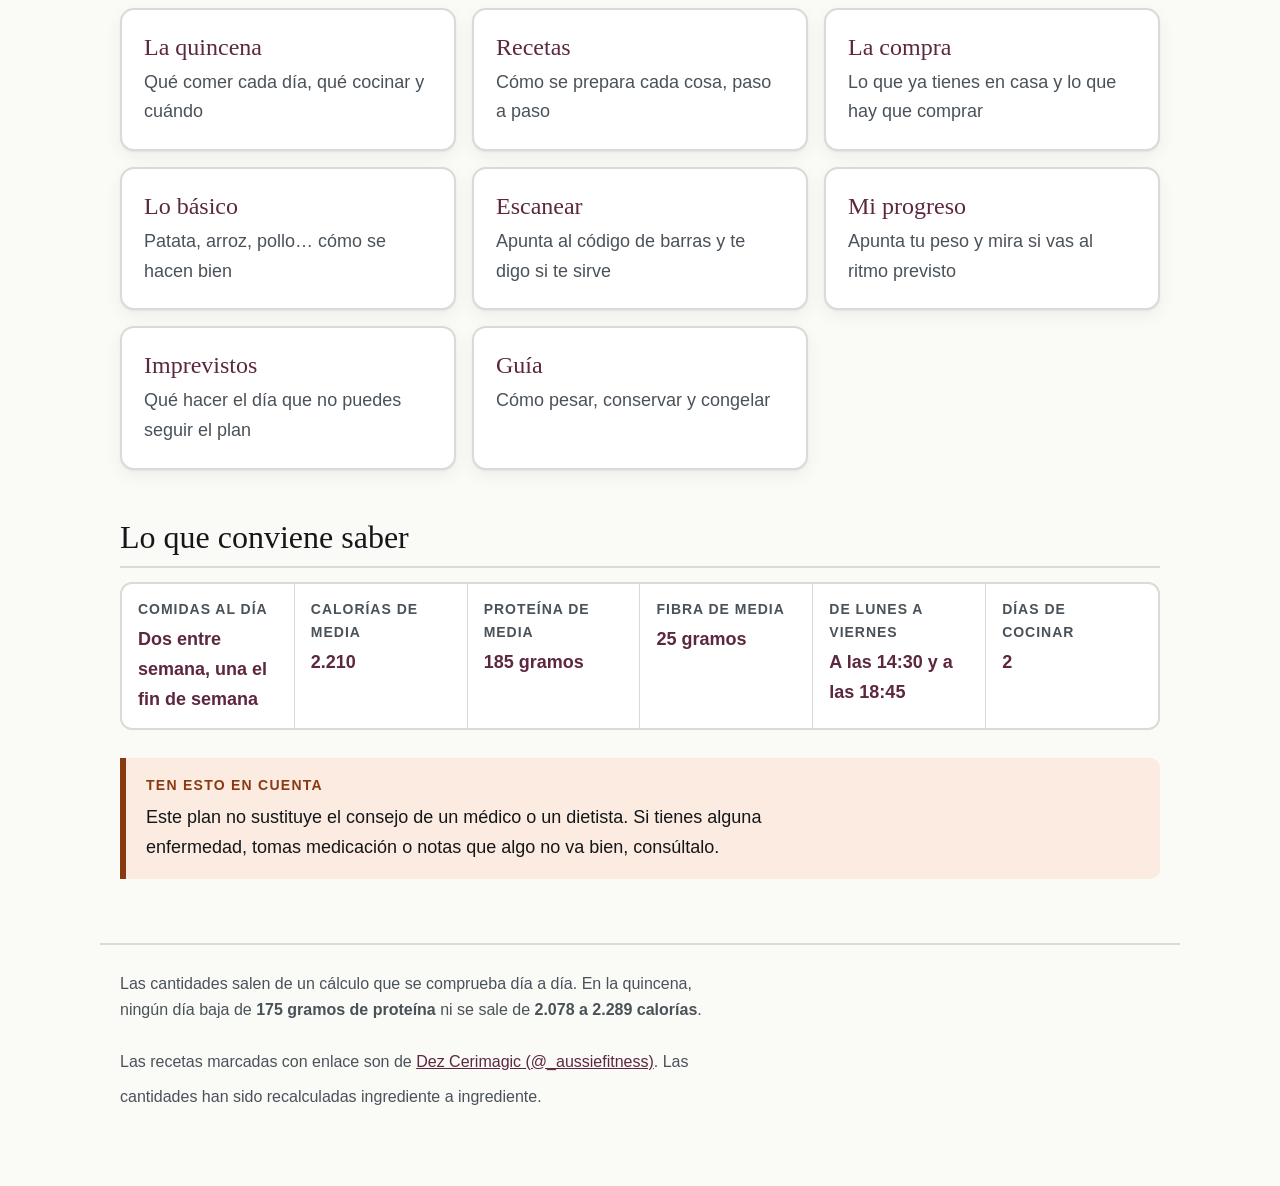
==== commit c50585db: "Pollo guisado con garbanzos en lugar de las albondigas desde el 15/11" ====
--- a/index.html
+++ b/index.html
@@ -83,7 +83,7 @@
 <a href="guia.html"><h3>Guía</h3><p>Cómo pesar, conservar y congelar</p></a>
 </div>
 <h2>Lo que conviene saber</h2>
-<dl class="datos"><div><dt>Comidas al día</dt><dd>Dos entre semana, una el fin de semana</dd></div><div><dt>Calorías de media</dt><dd>2.200</dd></div><div><dt>Proteína de media</dt><dd>185 gramos</dd></div><div><dt>Fibra de media</dt><dd>22 gramos</dd></div><div><dt>De lunes a viernes</dt><dd>A las 14:30 y a las 18:45</dd></div><div><dt>Días de cocinar</dt><dd>2</dd></div></dl>
+<dl class="datos"><div><dt>Comidas al día</dt><dd>Dos entre semana, una el fin de semana</dd></div><div><dt>Calorías de media</dt><dd>2.210</dd></div><div><dt>Proteína de media</dt><dd>185 gramos</dd></div><div><dt>Fibra de media</dt><dd>25 gramos</dd></div><div><dt>De lunes a viernes</dt><dd>A las 14:30 y a las 18:45</dd></div><div><dt>Días de cocinar</dt><dd>2</dd></div></dl>
 <div class="aviso atencion"><span class="et">Ten esto en cuenta</span><p>Este plan no sustituye el consejo de un médico o un dietista. Si tienes alguna enfermedad, tomas medicación o notas que algo no va bien, consúltalo.</p></div>
 </main>
 <footer class="pie contenido">
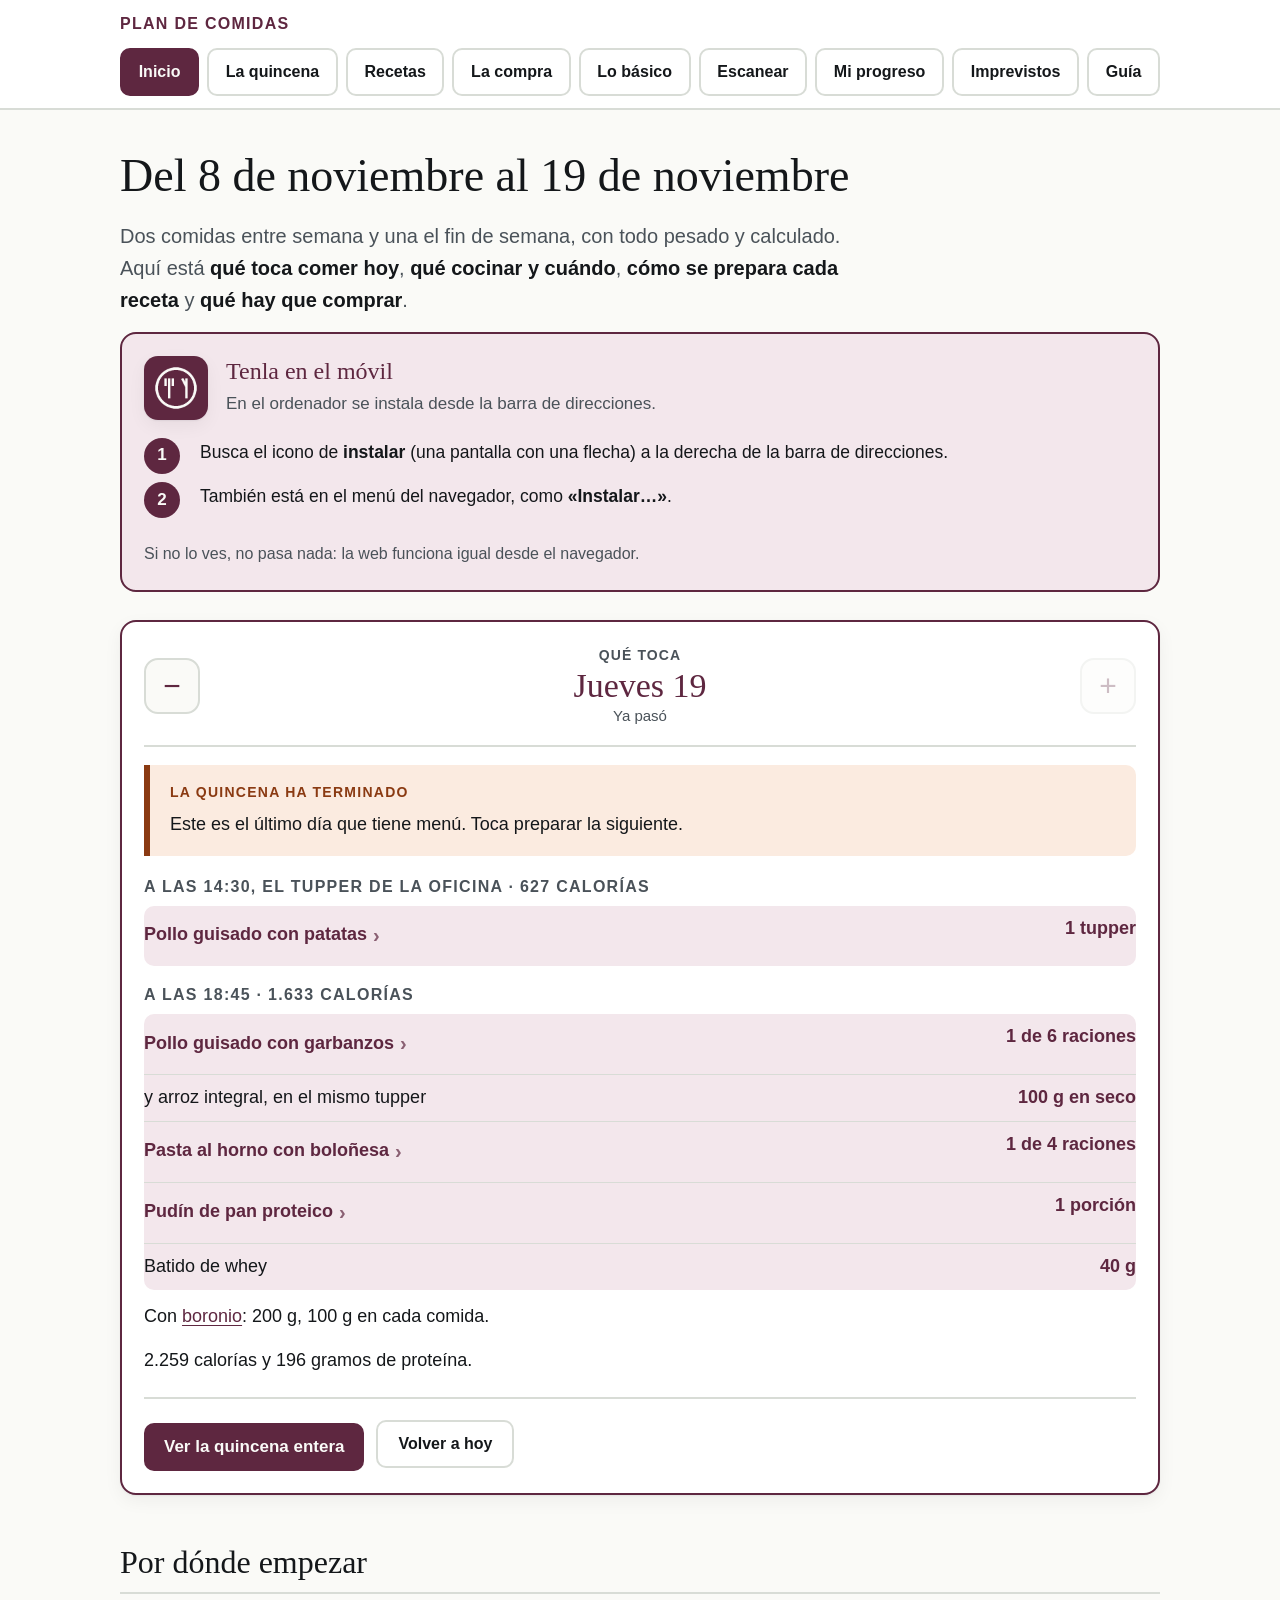
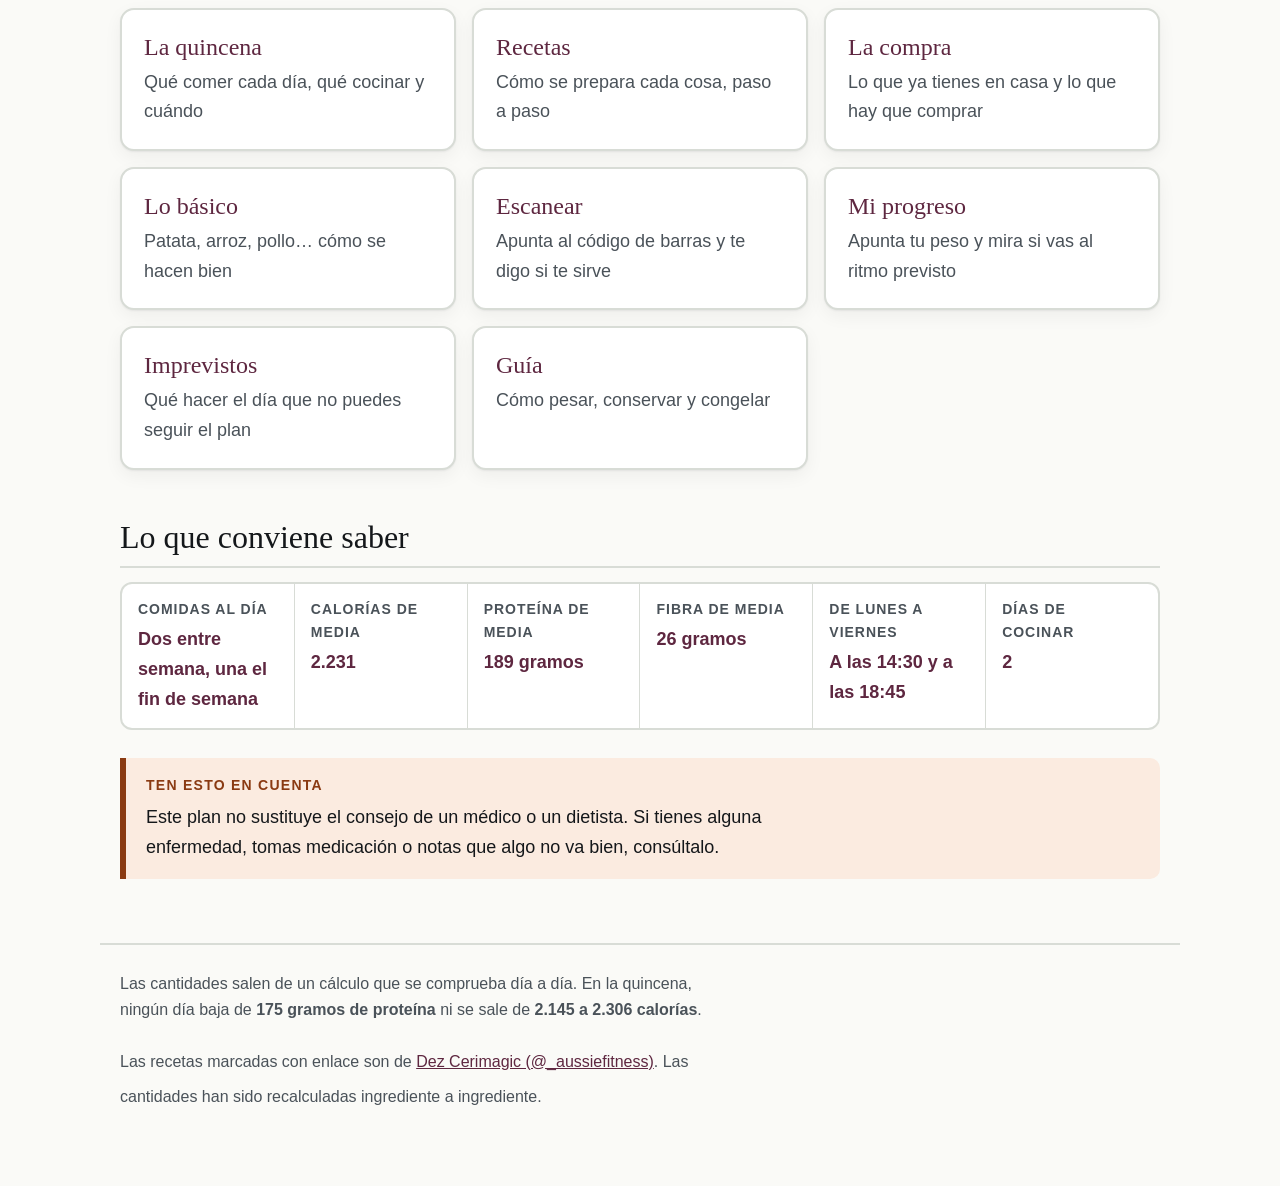
==== commit 1a3fac9f: "Pudin de pan proteico en lugar de la tarta Biscoff desde el 14/11" ====
--- a/index.html
+++ b/index.html
@@ -83,13 +83,13 @@
 <a href="guia.html"><h3>Guía</h3><p>Cómo pesar, conservar y congelar</p></a>
 </div>
 <h2>Lo que conviene saber</h2>
-<dl class="datos"><div><dt>Comidas al día</dt><dd>Dos entre semana, una el fin de semana</dd></div><div><dt>Calorías de media</dt><dd>2.210</dd></div><div><dt>Proteína de media</dt><dd>185 gramos</dd></div><div><dt>Fibra de media</dt><dd>25 gramos</dd></div><div><dt>De lunes a viernes</dt><dd>A las 14:30 y a las 18:45</dd></div><div><dt>Días de cocinar</dt><dd>2</dd></div></dl>
+<dl class="datos"><div><dt>Comidas al día</dt><dd>Dos entre semana, una el fin de semana</dd></div><div><dt>Calorías de media</dt><dd>2.231</dd></div><div><dt>Proteína de media</dt><dd>189 gramos</dd></div><div><dt>Fibra de media</dt><dd>26 gramos</dd></div><div><dt>De lunes a viernes</dt><dd>A las 14:30 y a las 18:45</dd></div><div><dt>Días de cocinar</dt><dd>2</dd></div></dl>
 <div class="aviso atencion"><span class="et">Ten esto en cuenta</span><p>Este plan no sustituye el consejo de un médico o un dietista. Si tienes alguna enfermedad, tomas medicación o notas que algo no va bien, consúltalo.</p></div>
 </main>
 <footer class="pie contenido">
   <p>Las cantidades salen de un cálculo que se comprueba día a día. En la quincena,
   ningún día baja de <strong>175 gramos de proteína</strong> ni se sale de
-  <strong>2.078 a 2.289 calorías</strong>.</p>
+  <strong>2.145 a 2.306 calorías</strong>.</p>
   <p>Las recetas marcadas con enlace son de <a href="https://www.instagram.com/_aussiefitness/"
   rel="noopener">Dez Cerimagic (@_aussiefitness)</a>. Las cantidades han sido recalculadas
   ingrediente a ingrediente.</p>
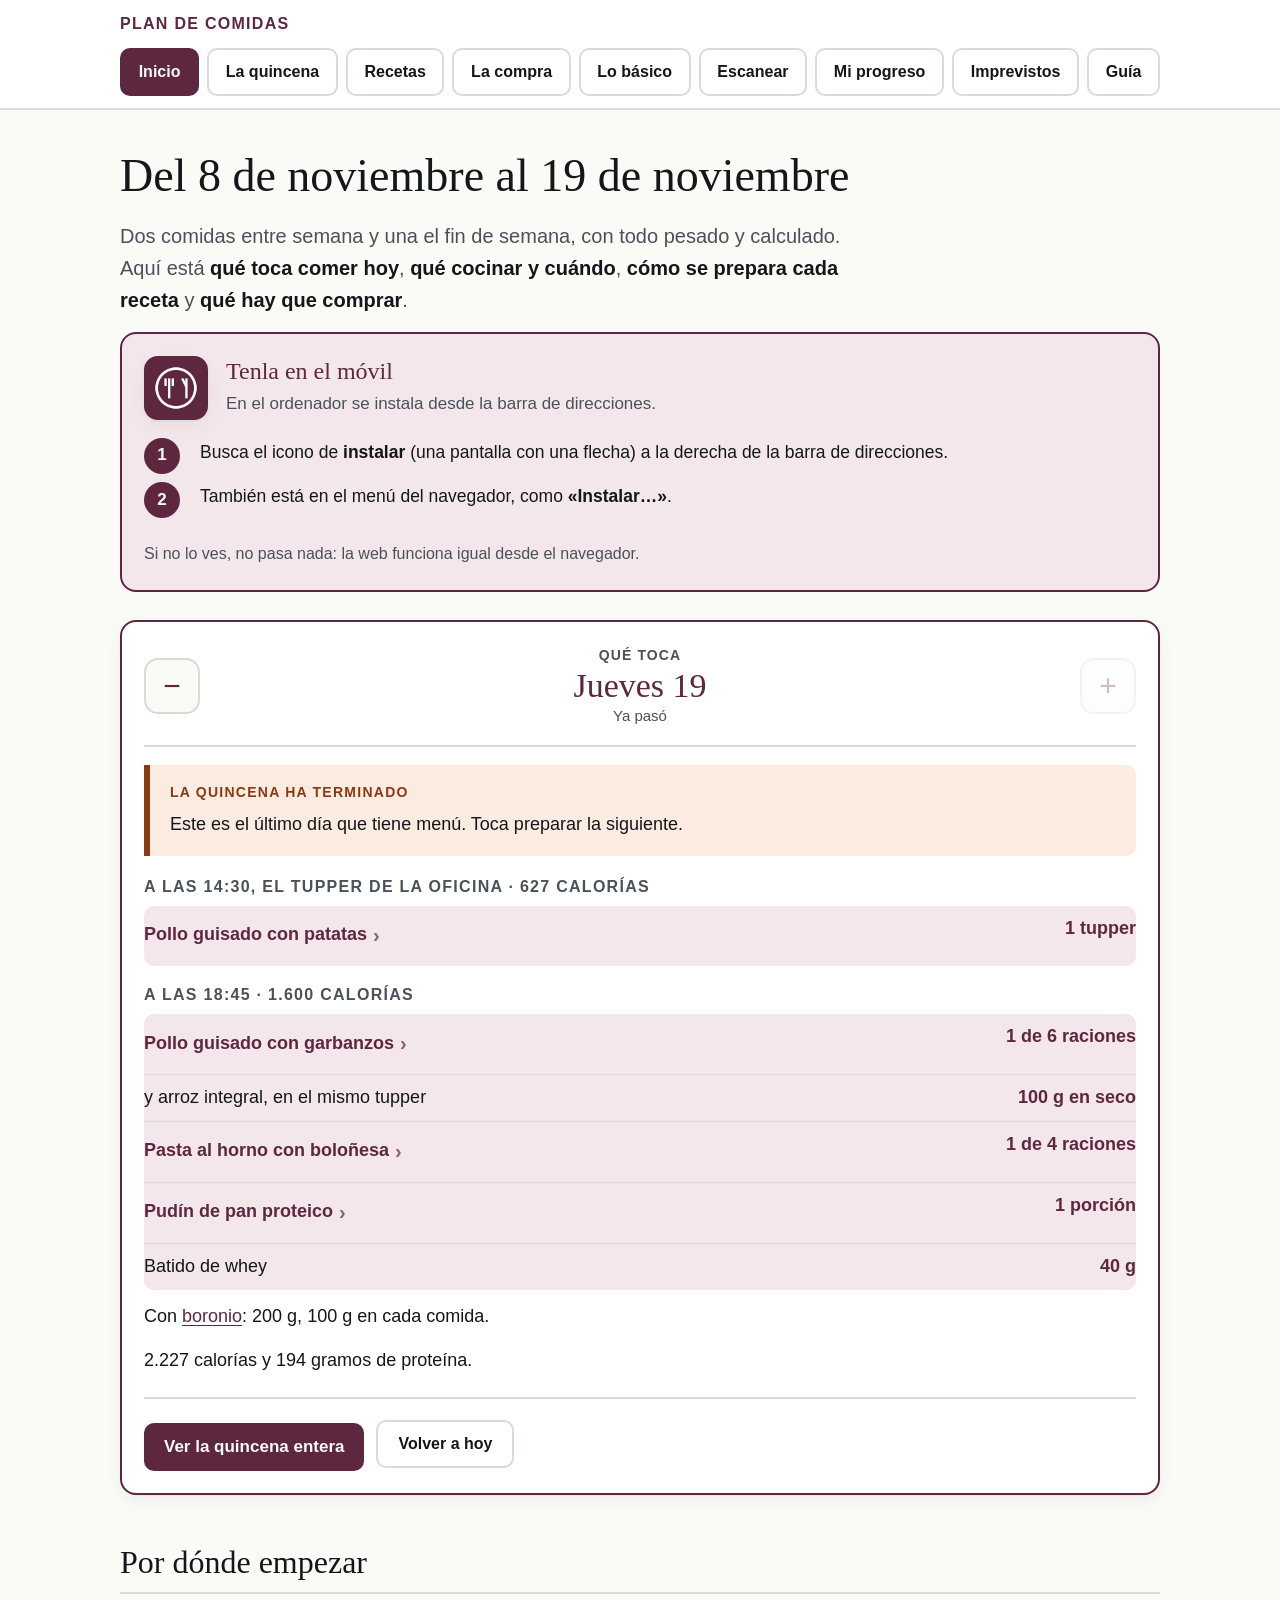
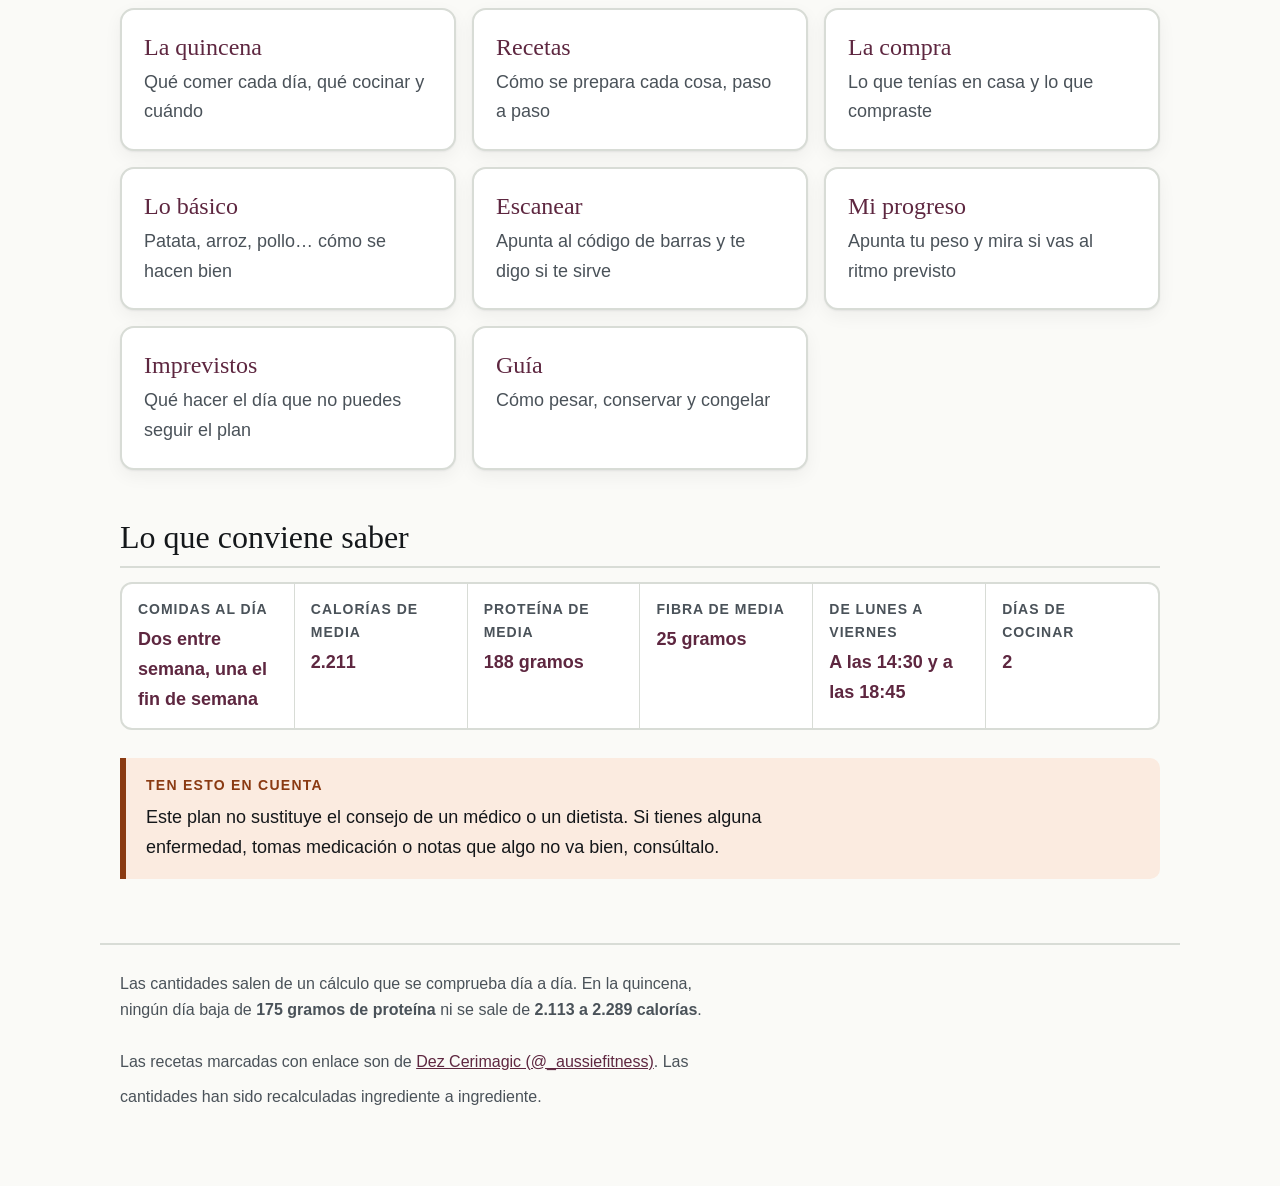
==== commit c2b0bde3: "La compra del 11/11 con sus etiquetas y su ticket" ====
--- a/index.html
+++ b/index.html
@@ -15,8 +15,8 @@
 <meta name="theme-color" media="(prefers-color-scheme: light)" content="#5E2740">
 <meta name="theme-color" media="(prefers-color-scheme: dark)" content="#0F1211">
 <title>Inicio · Plan de comidas</title>
-<link rel="stylesheet" href="estilo.css?v=3adb5991">
-<link rel="manifest" href="manifest.json?v=3adb5991">
+<link rel="stylesheet" href="estilo.css?v=ded49074">
+<link rel="manifest" href="manifest.json?v=ded49074">
 <link rel="icon" href="favicon.png" sizes="64x64">
 <link rel="apple-touch-icon" href="icono-apple.png">
 <meta name="apple-mobile-web-app-capable" content="yes">
@@ -75,7 +75,7 @@
 <div class="indice">
 <a href="plan.html"><h3>La quincena</h3><p>Qué comer cada día, qué cocinar y cuándo</p></a>
 <a href="recetas.html"><h3>Recetas</h3><p>Cómo se prepara cada cosa, paso a paso</p></a>
-<a href="compra.html"><h3>La compra</h3><p>Lo que ya tienes en casa y lo que hay que comprar</p></a>
+<a href="compra.html"><h3>La compra</h3><p>Lo que tenías en casa y lo que compraste</p></a>
 <a href="basicos.html"><h3>Lo básico</h3><p>Patata, arroz, pollo… cómo se hacen bien</p></a>
 <a href="escanear.html"><h3>Escanear</h3><p>Apunta al código de barras y te digo si te sirve</p></a>
 <a href="progreso.html"><h3>Mi progreso</h3><p>Apunta tu peso y mira si vas al ritmo previsto</p></a>
@@ -83,18 +83,18 @@
 <a href="guia.html"><h3>Guía</h3><p>Cómo pesar, conservar y congelar</p></a>
 </div>
 <h2>Lo que conviene saber</h2>
-<dl class="datos"><div><dt>Comidas al día</dt><dd>Dos entre semana, una el fin de semana</dd></div><div><dt>Calorías de media</dt><dd>2.231</dd></div><div><dt>Proteína de media</dt><dd>189 gramos</dd></div><div><dt>Fibra de media</dt><dd>26 gramos</dd></div><div><dt>De lunes a viernes</dt><dd>A las 14:30 y a las 18:45</dd></div><div><dt>Días de cocinar</dt><dd>2</dd></div></dl>
+<dl class="datos"><div><dt>Comidas al día</dt><dd>Dos entre semana, una el fin de semana</dd></div><div><dt>Calorías de media</dt><dd>2.211</dd></div><div><dt>Proteína de media</dt><dd>188 gramos</dd></div><div><dt>Fibra de media</dt><dd>25 gramos</dd></div><div><dt>De lunes a viernes</dt><dd>A las 14:30 y a las 18:45</dd></div><div><dt>Días de cocinar</dt><dd>2</dd></div></dl>
 <div class="aviso atencion"><span class="et">Ten esto en cuenta</span><p>Este plan no sustituye el consejo de un médico o un dietista. Si tienes alguna enfermedad, tomas medicación o notas que algo no va bien, consúltalo.</p></div>
 </main>
 <footer class="pie contenido">
   <p>Las cantidades salen de un cálculo que se comprueba día a día. En la quincena,
   ningún día baja de <strong>175 gramos de proteína</strong> ni se sale de
-  <strong>2.145 a 2.306 calorías</strong>.</p>
+  <strong>2.113 a 2.289 calorías</strong>.</p>
   <p>Las recetas marcadas con enlace son de <a href="https://www.instagram.com/_aussiefitness/"
   rel="noopener">Dez Cerimagic (@_aussiefitness)</a>. Las cantidades han sido recalculadas
   ingrediente a ingrediente.</p>
 </footer>
 <button type="button" class="arriba" id="btnArriba" aria-label="Volver arriba">&#8593;</button>
-<script src="app.js?v=3adb5991"></script>
+<script src="app.js?v=ded49074"></script>
 </body>
 </html>
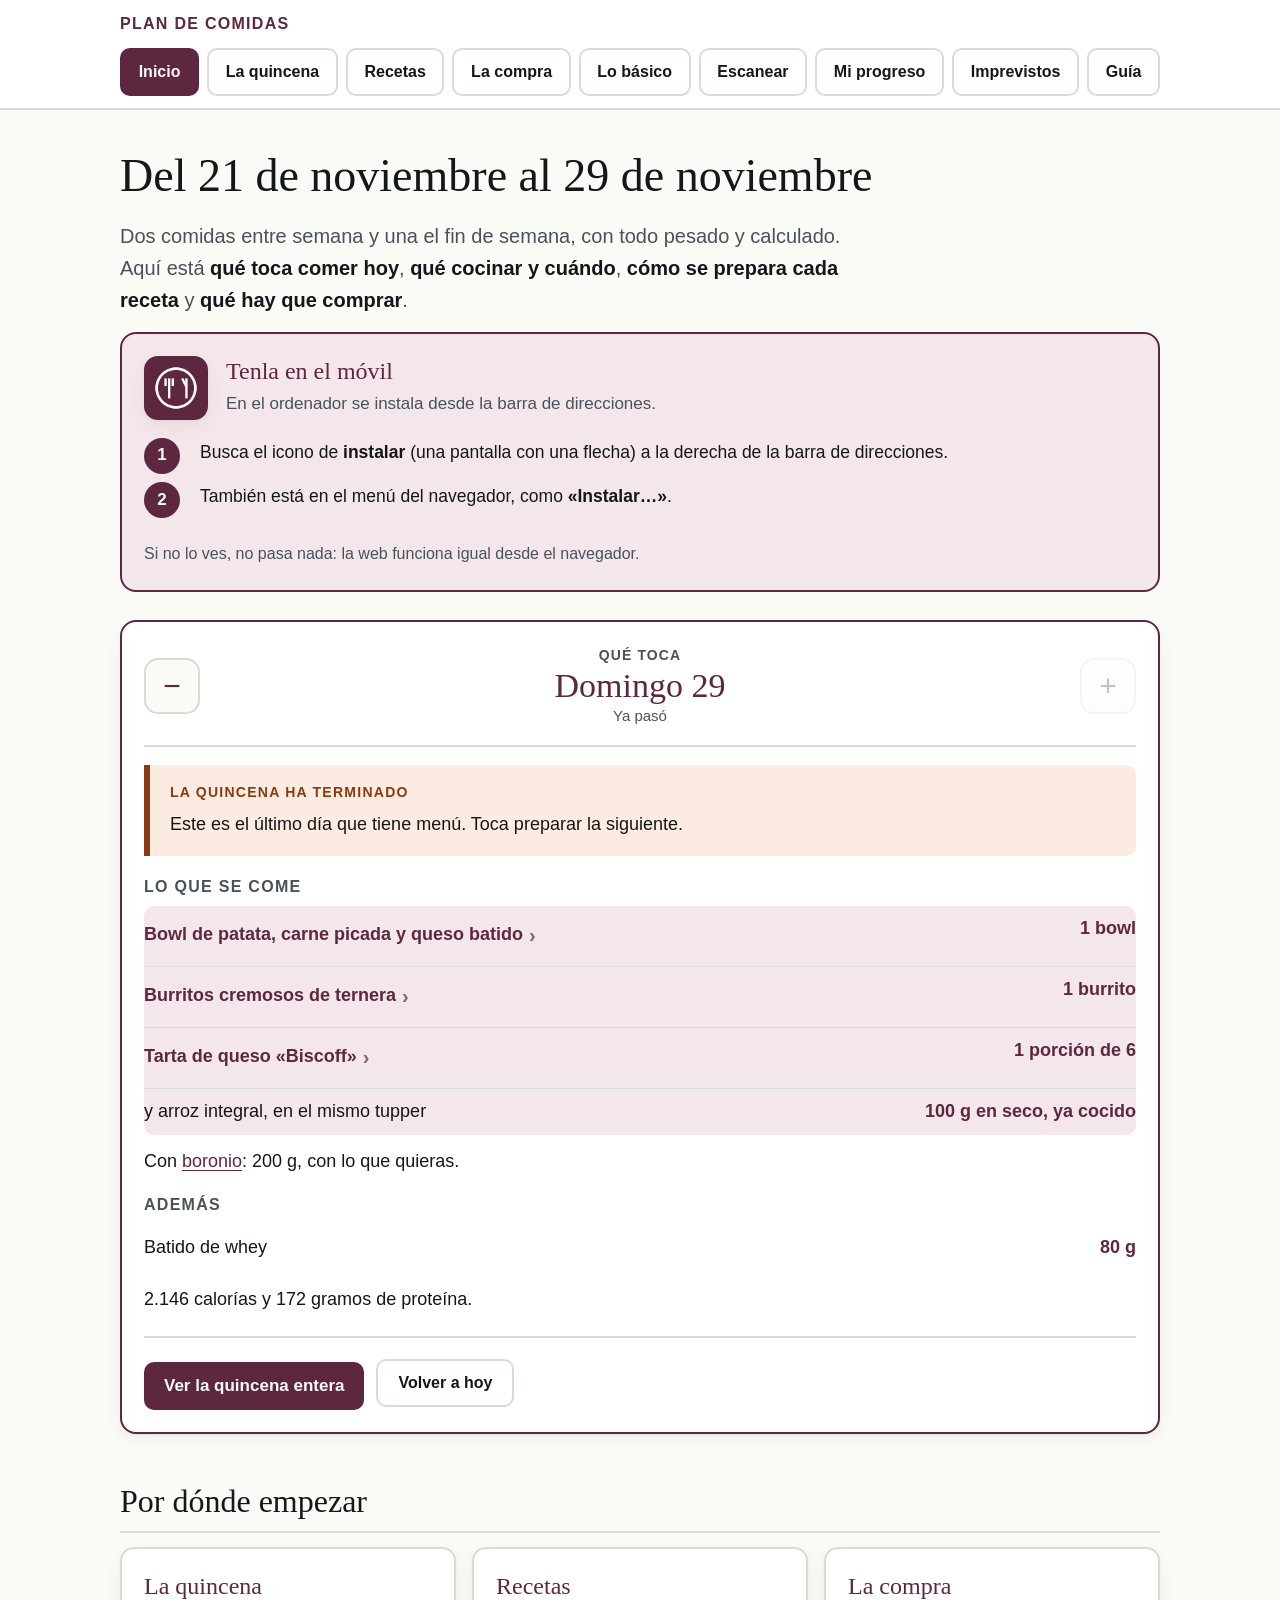
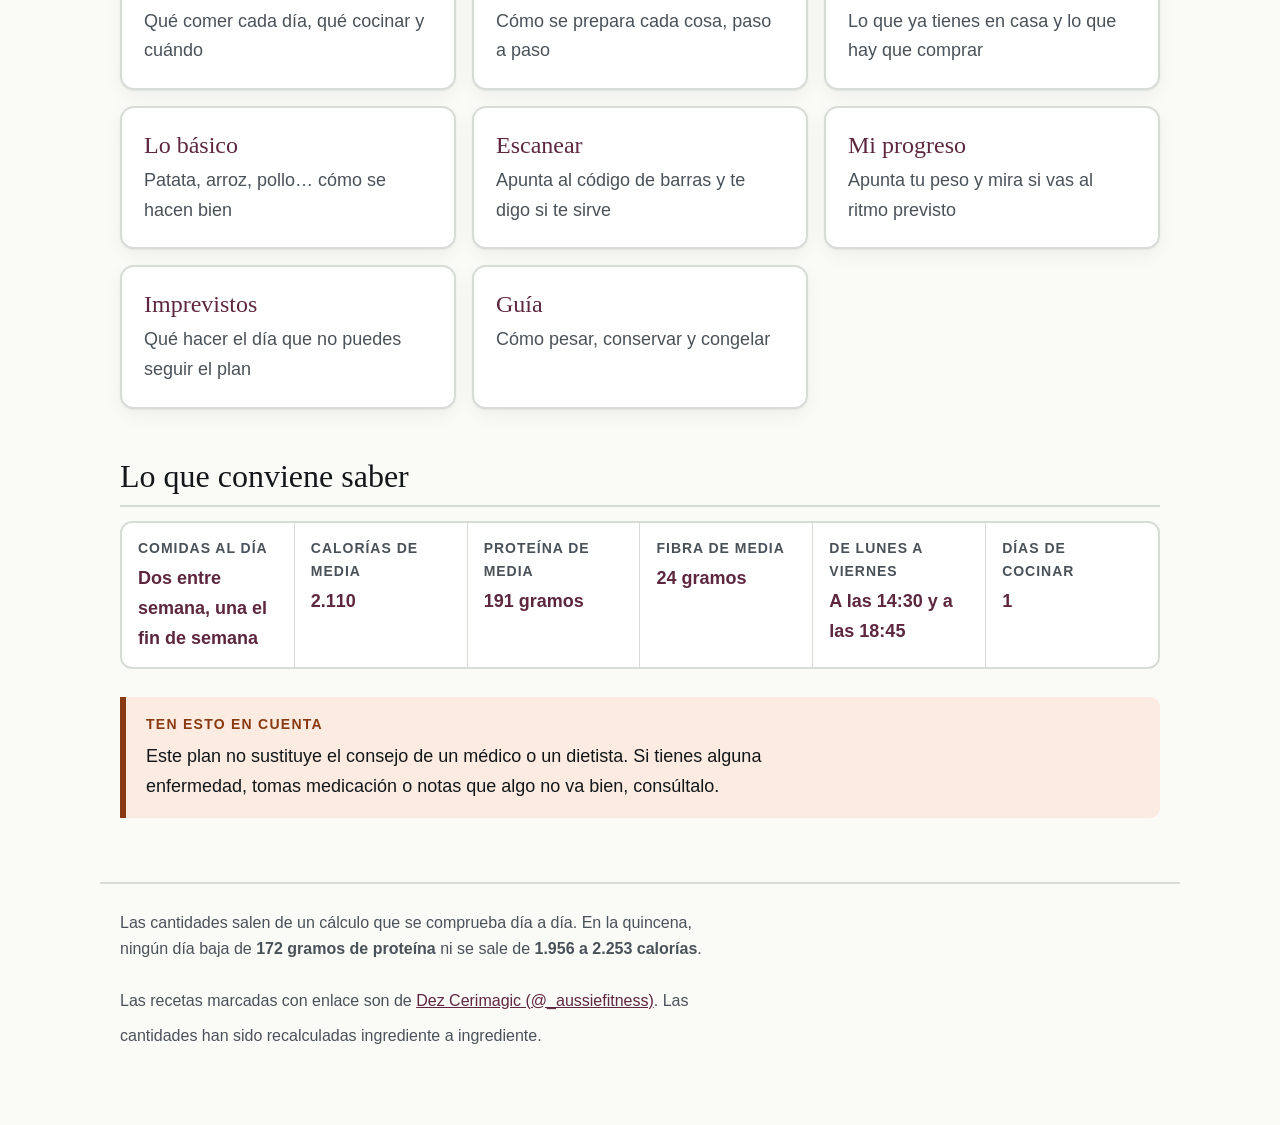
==== commit c8319c3f: "Semana del 21 al 29/11: sesion del miercoles 18 y compra de ese dia Co-Authored-By: Claude Opus 5.5 " ====
--- a/index.html
+++ b/index.html
@@ -15,8 +15,8 @@
 <meta name="theme-color" media="(prefers-color-scheme: light)" content="#5E2740">
 <meta name="theme-color" media="(prefers-color-scheme: dark)" content="#0F1211">
 <title>Inicio · Plan de comidas</title>
-<link rel="stylesheet" href="estilo.css?v=ded49074">
-<link rel="manifest" href="manifest.json?v=ded49074">
+<link rel="stylesheet" href="estilo.css?v=dd6cdbf9">
+<link rel="manifest" href="manifest.json?v=dd6cdbf9">
 <link rel="icon" href="favicon.png" sizes="64x64">
 <link rel="apple-touch-icon" href="icono-apple.png">
 <meta name="apple-mobile-web-app-capable" content="yes">
@@ -38,7 +38,7 @@
   </div>
 </header>
 <main id="principal" class="contenido">
-<h1>Del 8 de noviembre al 19 de noviembre</h1>
+<h1>Del 21 de noviembre al 29 de noviembre</h1>
 <p class="entrada">Dos comidas entre semana y una el fin de semana, con todo pesado y calculado. Aquí está <strong>qué toca comer hoy</strong>, <strong>qué cocinar y cuándo</strong>, <strong>cómo se prepara cada receta</strong> y <strong>qué hay que comprar</strong>.</p>
 
 <section class="instalar" id="instalar" hidden>
@@ -75,7 +75,7 @@
 <div class="indice">
 <a href="plan.html"><h3>La quincena</h3><p>Qué comer cada día, qué cocinar y cuándo</p></a>
 <a href="recetas.html"><h3>Recetas</h3><p>Cómo se prepara cada cosa, paso a paso</p></a>
-<a href="compra.html"><h3>La compra</h3><p>Lo que tenías en casa y lo que compraste</p></a>
+<a href="compra.html"><h3>La compra</h3><p>Lo que ya tienes en casa y lo que hay que comprar</p></a>
 <a href="basicos.html"><h3>Lo básico</h3><p>Patata, arroz, pollo… cómo se hacen bien</p></a>
 <a href="escanear.html"><h3>Escanear</h3><p>Apunta al código de barras y te digo si te sirve</p></a>
 <a href="progreso.html"><h3>Mi progreso</h3><p>Apunta tu peso y mira si vas al ritmo previsto</p></a>
@@ -83,18 +83,18 @@
 <a href="guia.html"><h3>Guía</h3><p>Cómo pesar, conservar y congelar</p></a>
 </div>
 <h2>Lo que conviene saber</h2>
-<dl class="datos"><div><dt>Comidas al día</dt><dd>Dos entre semana, una el fin de semana</dd></div><div><dt>Calorías de media</dt><dd>2.211</dd></div><div><dt>Proteína de media</dt><dd>188 gramos</dd></div><div><dt>Fibra de media</dt><dd>25 gramos</dd></div><div><dt>De lunes a viernes</dt><dd>A las 14:30 y a las 18:45</dd></div><div><dt>Días de cocinar</dt><dd>2</dd></div></dl>
+<dl class="datos"><div><dt>Comidas al día</dt><dd>Dos entre semana, una el fin de semana</dd></div><div><dt>Calorías de media</dt><dd>2.110</dd></div><div><dt>Proteína de media</dt><dd>191 gramos</dd></div><div><dt>Fibra de media</dt><dd>24 gramos</dd></div><div><dt>De lunes a viernes</dt><dd>A las 14:30 y a las 18:45</dd></div><div><dt>Días de cocinar</dt><dd>1</dd></div></dl>
 <div class="aviso atencion"><span class="et">Ten esto en cuenta</span><p>Este plan no sustituye el consejo de un médico o un dietista. Si tienes alguna enfermedad, tomas medicación o notas que algo no va bien, consúltalo.</p></div>
 </main>
 <footer class="pie contenido">
   <p>Las cantidades salen de un cálculo que se comprueba día a día. En la quincena,
-  ningún día baja de <strong>175 gramos de proteína</strong> ni se sale de
-  <strong>2.113 a 2.289 calorías</strong>.</p>
+  ningún día baja de <strong>172 gramos de proteína</strong> ni se sale de
+  <strong>1.956 a 2.253 calorías</strong>.</p>
   <p>Las recetas marcadas con enlace son de <a href="https://www.instagram.com/_aussiefitness/"
   rel="noopener">Dez Cerimagic (@_aussiefitness)</a>. Las cantidades han sido recalculadas
   ingrediente a ingrediente.</p>
 </footer>
 <button type="button" class="arriba" id="btnArriba" aria-label="Volver arriba">&#8593;</button>
-<script src="app.js?v=ded49074"></script>
+<script src="app.js?v=dd6cdbf9"></script>
 </body>
 </html>
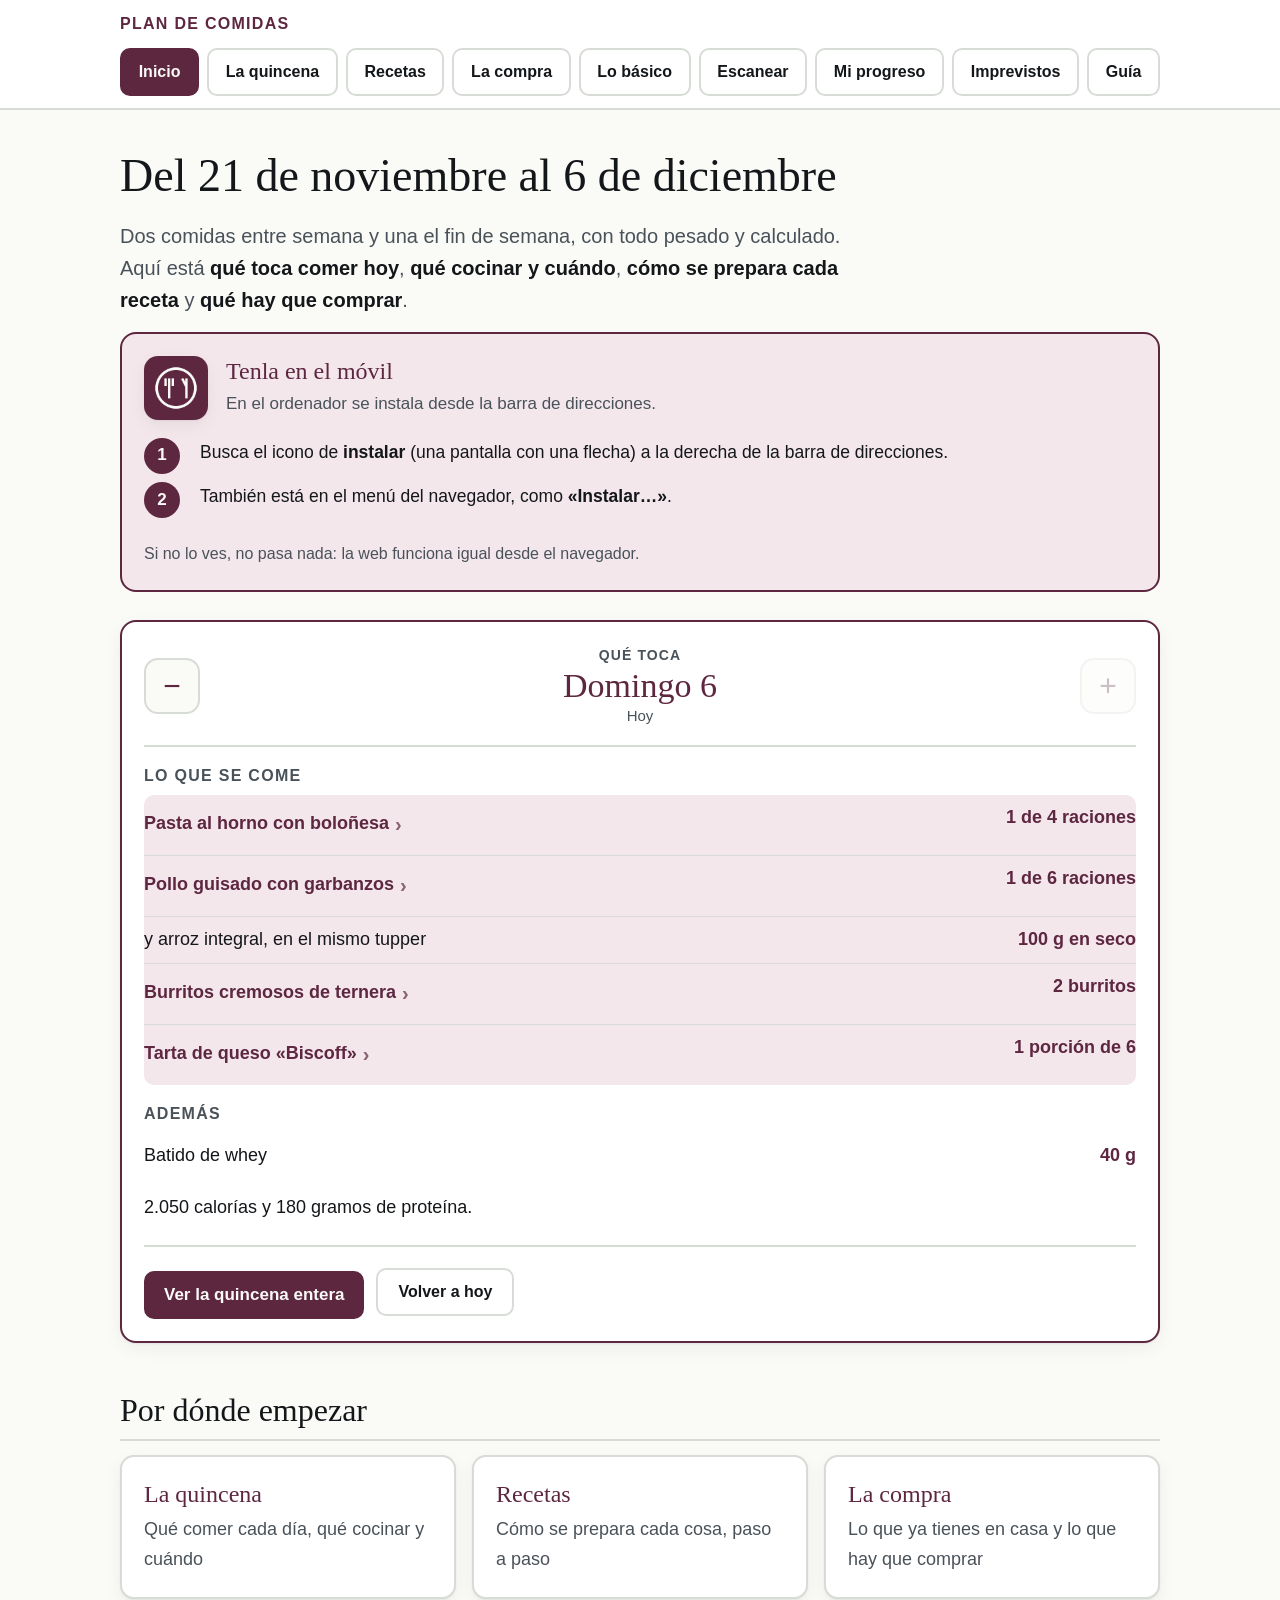
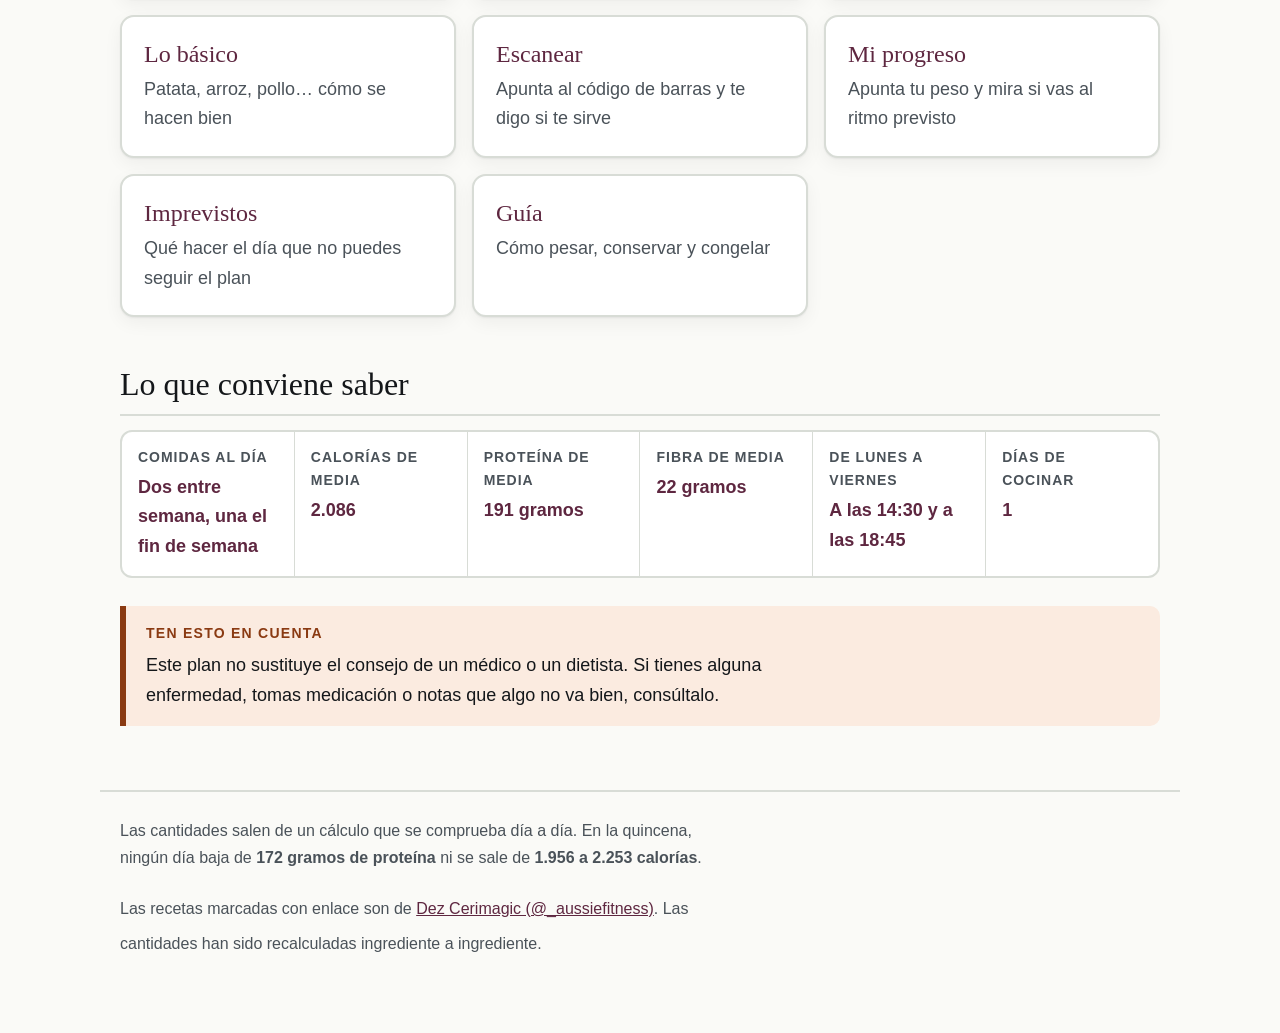
==== commit eb6e4a39: "Semana del 30/11 al 6/12: sesion del 25 y tomate en latas por plato Co-Authored-By: Claude Opus 5.5 " ====
--- a/index.html
+++ b/index.html
@@ -15,8 +15,8 @@
 <meta name="theme-color" media="(prefers-color-scheme: light)" content="#5E2740">
 <meta name="theme-color" media="(prefers-color-scheme: dark)" content="#0F1211">
 <title>Inicio · Plan de comidas</title>
-<link rel="stylesheet" href="estilo.css?v=dd6cdbf9">
-<link rel="manifest" href="manifest.json?v=dd6cdbf9">
+<link rel="stylesheet" href="estilo.css?v=3031f5ab">
+<link rel="manifest" href="manifest.json?v=3031f5ab">
 <link rel="icon" href="favicon.png" sizes="64x64">
 <link rel="apple-touch-icon" href="icono-apple.png">
 <meta name="apple-mobile-web-app-capable" content="yes">
@@ -38,7 +38,7 @@
   </div>
 </header>
 <main id="principal" class="contenido">
-<h1>Del 21 de noviembre al 29 de noviembre</h1>
+<h1>Del 21 de noviembre al 6 de diciembre</h1>
 <p class="entrada">Dos comidas entre semana y una el fin de semana, con todo pesado y calculado. Aquí está <strong>qué toca comer hoy</strong>, <strong>qué cocinar y cuándo</strong>, <strong>cómo se prepara cada receta</strong> y <strong>qué hay que comprar</strong>.</p>
 
 <section class="instalar" id="instalar" hidden>
@@ -83,7 +83,7 @@
 <a href="guia.html"><h3>Guía</h3><p>Cómo pesar, conservar y congelar</p></a>
 </div>
 <h2>Lo que conviene saber</h2>
-<dl class="datos"><div><dt>Comidas al día</dt><dd>Dos entre semana, una el fin de semana</dd></div><div><dt>Calorías de media</dt><dd>2.110</dd></div><div><dt>Proteína de media</dt><dd>191 gramos</dd></div><div><dt>Fibra de media</dt><dd>24 gramos</dd></div><div><dt>De lunes a viernes</dt><dd>A las 14:30 y a las 18:45</dd></div><div><dt>Días de cocinar</dt><dd>1</dd></div></dl>
+<dl class="datos"><div><dt>Comidas al día</dt><dd>Dos entre semana, una el fin de semana</dd></div><div><dt>Calorías de media</dt><dd>2.086</dd></div><div><dt>Proteína de media</dt><dd>191 gramos</dd></div><div><dt>Fibra de media</dt><dd>22 gramos</dd></div><div><dt>De lunes a viernes</dt><dd>A las 14:30 y a las 18:45</dd></div><div><dt>Días de cocinar</dt><dd>1</dd></div></dl>
 <div class="aviso atencion"><span class="et">Ten esto en cuenta</span><p>Este plan no sustituye el consejo de un médico o un dietista. Si tienes alguna enfermedad, tomas medicación o notas que algo no va bien, consúltalo.</p></div>
 </main>
 <footer class="pie contenido">
@@ -95,6 +95,6 @@
   ingrediente a ingrediente.</p>
 </footer>
 <button type="button" class="arriba" id="btnArriba" aria-label="Volver arriba">&#8593;</button>
-<script src="app.js?v=dd6cdbf9"></script>
+<script src="app.js?v=3031f5ab"></script>
 </body>
 </html>
